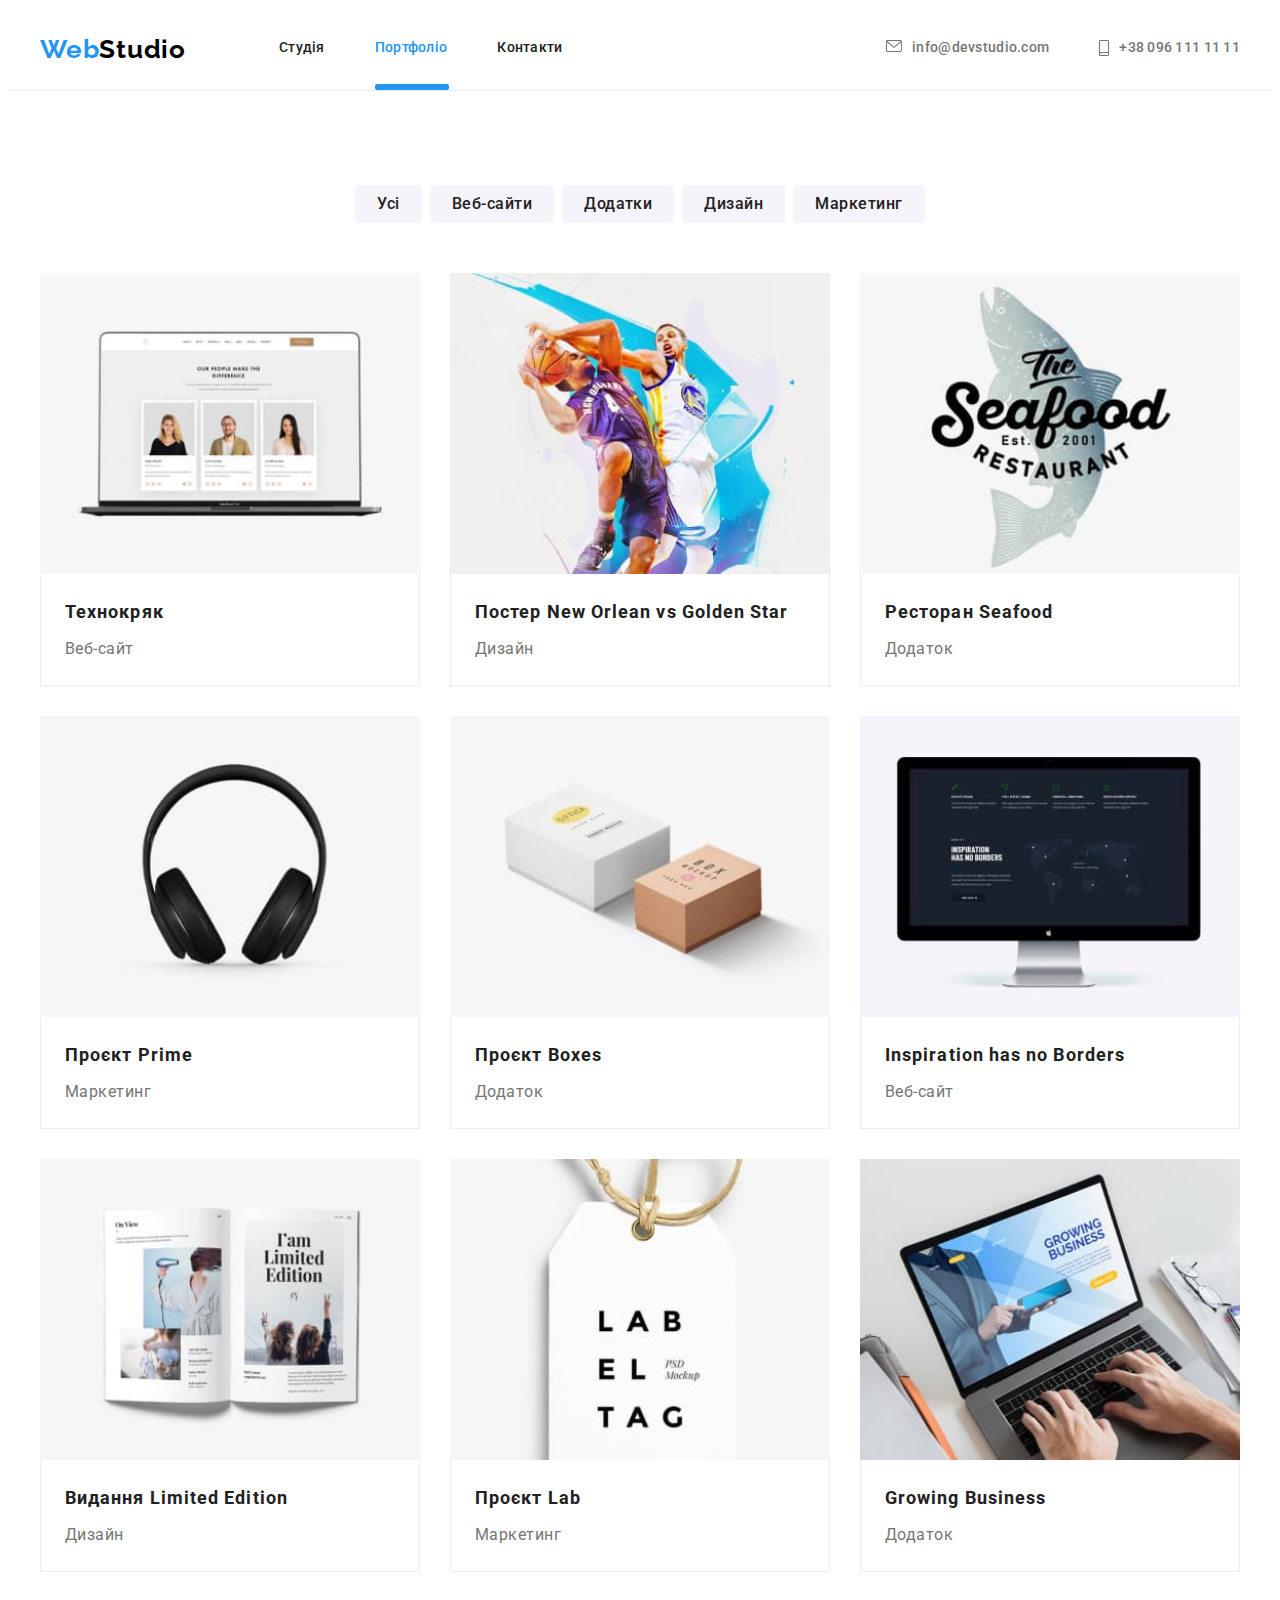
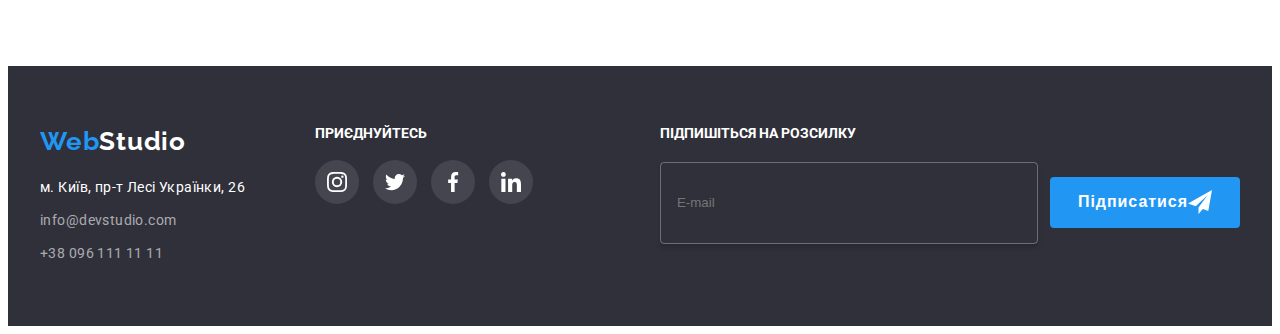
==== portfolio.html @ f67e4c9d "cloned repository 7" ====
<!DOCTYPE html>
<html lang="uk">
<head>
    <meta charset="UTF-8">
    <meta name="viewport" content="width=device-width, initial-scale=1.0">
    <link rel="preconnect" href="https://fonts.googleapis.com">
<link rel="preconnect" href="https://fonts.gstatic.com" crossorigin>
<link href="https://fonts.googleapis.com/css2?family=Raleway:wght@700&family=Roboto:wght@400;500;700;900&display=swap" rel="stylesheet">
<link rel="stylesheet" href="https://cdnjs.cloudflare.com/ajax/libs/modern-normalize/1.1.0/modern-normalize.min.css" integrity="sha512-wpPYUAdjBVSE4KJnH1VR1HeZfpl1ub8YT/NKx4PuQ5NmX2tKuGu6U/JRp5y+Y8XG2tV+wKQpNHVUX03MfMFn9Q==" crossorigin="anonymous" referrerpolicy="no-referrer" />
<link rel="stylesheet" href="css/styles.css">
<title>Портфоліо</title>
</head>
<body>
        <!--Верхня лінія-->
        <header>
            <div class="container headerdiv">
            <nav class="mainnav">
                <a href="./index.html" class="logomain"><span class="logoweb">Web</span>Studio</a>
                <ul class="menunav list">
                    <li><a class="mainmenu list" href="index.html">Студія</a></li>
                    <li><a class="mainmenu list current" href="portfolio.html">Портфоліо</a></li>
                    <li><a class="mainmenu list" href="">Контакти</a></li>
                </ul>
            </nav>
            <ul class="contactsnav list">
                <li>
                    <div>
                    <a class="maincontacts list" href="mailto:info@devstudio.com">
                        <svg class="iconemail" width="16px" height="12px">
                            <use href="./images/symbols.svg#envelope"></use>
                        </svg>
                        info@devstudio.com
                    </a>
                    </div>
                </li>
                <li>
                    <div>
                    <a class="maincontacts list" href="tel:+380961111111">
                        <svg class="iconsmartphone" width="10px" height="16px">
                            <use href="./images/symbols.svg#smartphone"></use>
                        </svg>
                        +38 096 111 11 11
                    </a>
                    </div>
                </li>
            </ul>
            </div>
        </header>
    <!--Шапка-->
    <main>
        <!--Перелік проектів-->
        <section class="pageportfolio">
            <div class="container portfolio">
            <h1 class="visually-hidden">Портфоліо робіт</h1>
            <ul class="projects">
                <li><button class="projectsbutton" type="button">Усі</button></li>
                <li><button class="projectsbutton" type="button">Веб-сайти</button></li>
                <li><button class="projectsbutton" type="button">Додатки</button></li>
                <li><button class="projectsbutton" type="button">Дизайн</button></li>
                <li><button class="projectsbutton" type="button">Маркетинг</button></li>
            </ul>
            <ul class="projectname list">
                <li class="projectlist"><a class="namelink" href="">
                    <div class="thumb">
                        <img src="./images/portfolio01.jpg" width="370" height="294" alt="Технокряк">
                        <div class="overlayproject"><p>Ресурс пропонує комплексні пропозиції з різним рівнем функціоналу та сервісів. Все це дозволить відвідувачу отримати вичерпні відомості про компанію чи приватну особу.</p></div>
                    </div>
                    <div class="portfolioflex">
                    <h2 class="portfoliotitle">Технокряк</h2>
                    <p class="description">Веб-сайт</p>
                    </div>
                    </a>
                </li>
                <li class="projectlist"><a class="namelink" href="">
                    <div class="thumb">
                        <img class="projectimg" src="./images/portfolio02.jpg" width="370" height="294" alt="Постер New Orlean vs Golden Star">
                        <div class="overlayproject"><p>Ресурс пропонує комплексні пропозиції з різним рівнем функціоналу та сервісів. Все це дозволить відвідувачу отримати вичерпні відомості про компанію чи приватну особу.</p></div>
                    </div>
                    <div class="portfolioflex">
                    <h2 class="portfoliotitle">Постер New Orlean vs Golden Star</h2>
                    <p class="description">Дизайн</p>
                    </div>
                    </a>
                </li>
                <li class="projectlist"><a class="namelink" href="">
                    <div class="thumb">
                        <img class="projectimg" src="./images/portfolio03.jpg" width="370" height="294" alt="Ресторан Seafood">
                        <div class="overlayproject"><p>Ресурс пропонує комплексні пропозиції з різним рівнем функціоналу та сервісів. Все це дозволить відвідувачу отримати вичерпні відомості про компанію чи приватну особу.</p></div>
                    </div>
                    <div class="portfolioflex">
                    <h2 class="portfoliotitle">Ресторан Seafood</h2>
                    <p class="description">Додаток</p>
                    </div>
                    </a>
                </li>
                <li class="projectlist"><a class="namelink" href="">
                    <div class="thumb">
                        <img class="projectimg" src="./images/portfolio04.jpg" width="370" height="294" alt="Проєкт Prime">
                        <div class="overlayproject"><p>Ресурс пропонує комплексні пропозиції з різним рівнем функціоналу та сервісів. Все це дозволить відвідувачу отримати вичерпні відомості про компанію чи приватну особу.</p></div>
                    </div>
                    <div class="portfolioflex">
                    <h2 class="portfoliotitle">Проєкт Prime</h2>
                    <p class="description">Маркетинг</p>
                    </div>
                    </a>
                </li>
                <li class="projectlist"><a class="namelink" href="">
                    <div class="thumb">
                        <img class="projectimg" src="./images/portfolio05.jpg" width="370" height="294" alt="Проєкт Boxes">
                        <div class="overlayproject"><p>Ресурс пропонує комплексні пропозиції з різним рівнем функціоналу та сервісів. Все це дозволить відвідувачу отримати вичерпні відомості про компанію чи приватну особу.</p></div>
                    </div>
                    <div class="portfolioflex">
                    <h2 class="portfoliotitle">Проєкт Boxes</h2>
                    <p class="description">Додаток</p>
                    </div>
                    </a>
                </li>
                <li class="projectlist"><a class="namelink" href="">
                    <div class="thumb">
                        <img class="projectimg" src="./images/portfolio06.jpg" width="370" height="294" alt="Inspiration has no Borders">
                        <div class="overlayproject"><p>Ресурс пропонує комплексні пропозиції з різним рівнем функціоналу та сервісів. Все це дозволить відвідувачу отримати вичерпні відомості про компанію чи приватну особу.</p></div>
                    </div>
                    <div class="portfolioflex">
                    <h2 class="portfoliotitle">Inspiration has no Borders</h2>
                    <p class="description">Веб-сайт</p>
                    </div>
                    </a>
                </li>
                <li class="projectlist"><a class="namelink" href="">
                    <div class="thumb">
                        <img class="projectimg" src="./images/portfolio07.jpg" width="370" height="294" alt="Видання Limited Edition">
                        <div class="overlayproject"><p>Ресурс пропонує комплексні пропозиції з різним рівнем функціоналу та сервісів. Все це дозволить відвідувачу отримати вичерпні відомості про компанію чи приватну особу.</p></div>
                    </div>
                    <div class="portfolioflex">
                    <h2 class="portfoliotitle">Видання Limited Edition</h2>
                    <p class="description">Дизайн</p>
                    </div>
                    </a>
                </li>
                <li class="projectlist"><a class="namelink" href="">
                    <div class="thumb">
                        <img class="projectimg" src="./images/portfolio08.jpg" width="370" height="294" alt="Проєкт Lab">
                        <div class="overlayproject"><p>Ресурс пропонує комплексні пропозиції з різним рівнем функціоналу та сервісів. Все це дозволить відвідувачу отримати вичерпні відомості про компанію чи приватну особу.</p></div>
                    </div>
                    <div class="portfolioflex">
                    <h2 class="portfoliotitle">Проєкт Lab</h2>
                    <p class="description">Маркетинг</p>
                    </div>
                    </a>
                </li>
                <li class="projectlist"><a class="namelink" href="">
                    <div class="thumb">
                        <img class="projectimg" src="./images/portfolio09.jpg" width="370" height="294" alt="Growing Business">
                        <div class="overlayproject"><p>Ресурс пропонує комплексні пропозиції з різним рівнем функціоналу та сервісів. Все це дозволить відвідувачу отримати вичерпні відомості про компанію чи приватну особу.</p></div>
                    </div>
                    <div class="portfolioflex">
                    <h2 class="portfoliotitle">Growing Business</h2>
                    <p class="description">Додаток</p>
                    </div>
                    </a>
                </li>
            </ul>
            </div>
        </section>
    </main>
    <footer>
        <!--Підвал-->
        <div class="container footerdiv">
            <div class="footercolumn1">
            <a href="/" class="logofooter"><span class="logoweb">Web</span><span class="logostudio">Studio</span></a>
            <address>
            <ul class="list">
               <li class="postaladdress"><a href="https://goo.gl/maps/3s3zqB7Dk2urCySu9">м. Київ, пр-т Лесі Українки, 26</a></li>
               <li class="otheraddress"><a href="mailto:info@devstudio.com">info@devstudio.com</a></li>
               <li class="otheraddress"><a href="tel:+380961111111">+38 096 111 11 11</a></li>
            </ul>
            </address>
            </div>
            <div class="footercolumn2">
            <p>Приєднуйтесь</p>
            <ul>
                <li class="instagramfooter">
                    <a class="linkinstagram" href="" title="Instagram">
                        <svg width="20px" height="20px"><use href="./images/icons.svg#instagram-2"></use></svg>
                    </a>
                </li>
                <li class="twitterfooter">
                    <a class="linktwitter" href="" title="Twitter">
                        <svg width="20px" height="20px"><use href="./images/icons.svg#twitter-2"></use></svg>
                    </a>    
                </li>
                <li class="facebookfooter">
                    <a class="linkfacebook" href="" title="Facebook">
                        <svg width="20px" height="20px"><use href="./images/icons.svg#facebook-2"></use></svg>
                    </a>
                </li>
                <li class="linkedinfooter">
                    <a class="linklinkedin" href="" title="Linkedin">
                        <svg width="20px" height="20px"><use href="./images/icons.svg#linkedin-2"></use></svg>
                    </a>
                </li>
            </ul>
            </div>
            <div class="footercolumn3">
                <p>Підпишіться на розсилку</p>
                <form>
                    <input class="inputfooter" type="Email" name="Email" placeholder="E-mail"/>
                    <button class="btnfooter" type="button" name="signup">
                            Підписатися
                            <svg width="24px" height="24px"><use href="./images/symbol-defin.svg#icon-send"></use></svg>
                    </button>
                </form>
            </div>
        </div>
        </footer>
        <script src="./js/modal.js"></script>
</body>
</html>
---- css/styles.css ----
/*Page Styles*/

:root{
    --main-blue: #2196F3;
    --main-black: #000000;
    --main-blackish: #212121;
    --main-grey: #757575;
    --main-background: #2F303A;
    --main-white: #ffffff;
}

body {
    font-family: "Roboto", sans-serif;
    background-color: var(--main-white);
}

a {
    text-decoration: none;
    color: inherit;
}

.list {
    list-style: none;
    text-decoration: none;
}

header, h1, h2, ul {
    margin: 0;
    padding: 0;
}

header {
    border-bottom: 1px solid #ECECEC;
}

.container {
    width: 1200px;
    padding-left: 15px;
    padding-right: 15px;
    margin-left: auto;
    margin-right: auto;
}

/*Header Styles*/

.headerdiv {
    display: flex;
}

.mainnav {
    display: flex;
    align-items: center;
}

.logomain {
    font-family: "Raleway", sans-serif;
    font-weight: 700;
    font-size: 26px;
    line-height: 1.19em;
    letter-spacing: 0.03em;
    text-decoration: none;
    
    color: var(--main-black);

    display: flex;
}

.logoweb {
    color: var(--main-blue);
}

.menunav {
    margin-left: 93px;
    display: flex;
}

.menunav li + li {
    margin-left: 50px;
}

.contactsnav {
    margin-left: auto;
    display: inline-flex;
}

.contactsnav li + li {
    margin-left: 50px;
}

.mainmenu {
    font-weight: 500;
    font-size: 14px;
    line-height: 1.14em;
    letter-spacing: 0.02em;
    text-decoration: none;

    color: var(--main-blackish);

    display: flex;
    padding-top: 32px;
    padding-bottom: 32px;
    flex-direction: column;

    transition: color 250ms cubic-bezier(0.4, 0, 0.2, 1);
}

.maincontacts {
    font-weight: 500;
    font-size: 14px;
    line-height: 1.14em;
    letter-spacing: 0.02em;
    text-decoration: none;

    color: var(--main-grey);

    display: flex;
    justify-content: center;
    padding-top: 32px;
    padding-bottom: 32px;

    transition: color 250ms cubic-bezier(0.4, 0, 0.2, 1);
}

.mainmenu:hover, .mainmenu:focus {
    color: var(--main-blue);
}

.maincontacts:hover, .maincontacts:focus {
    color: var(--main-blue);
}

.maincontacts:hover .iconemail,
.maincontacts:focus .iconemail,
.maincontacts:hover .iconsmartphone,
.maincontacts:focus .iconsmartphone {
    fill: var(--main-blue);
    color: var(--main-blue);
}

.iconsmartphone, .iconemail {
    fill: var(--main-grey);
    padding: 0;
    border: none;
    margin-right: 10px;

    transition: fill 250ms cubic-bezier(0.4, 0, 0.2, 1);
}

.current {
    color: var(--main-blue);
    padding-bottom: 0;
}

.current::after {
    content: "";
    display: block;
    height: 4px;
    width: 100%;
    background: var(--main-blue);
    border: 1px solid;
    border-radius: 2px;
    margin-top: 28px;
}

/*Main Styles*/

.mainpagebox {
    text-align: center;
}

.overlay {
    height: 600px;
    width: 1600px;
    padding-top: 200px;
    padding-bottom: 200px;
    margin-left: auto;
    margin-right: auto;
    background-image: linear-gradient(to right, rgba(47, 48, 58, 0.4), rgba(47, 48, 58, 0.4)), url(../images/background\ hero.jpg);
    background-size: cover;
    background-position: center;
    background-repeat: no-repeat;
}

.mainpagetitle {
    font-weight: 900;
    font-size: 44px;
    line-height: 1.37em;
    letter-spacing: 0.06em;
    text-transform: uppercase;

    color: var(--main-white);

    margin: 0px auto 30px;
    width: 696px;
}

.mainpagebox .buttonopen {
    font-size: 16px;
    font-weight: 700;
    line-height: 1.88em;
    letter-spacing: 0.06em;
    cursor: pointer;
    border-radius: 4px;
    border: none;

    color: var(--main-white);
    background-color: var(--main-blue);

    padding: 10px 32px;
}

.overlay > .buttonopen {
    transition: background-color 250ms cubic-bezier(0.4, 0, 0.2, 1);
}

.overlay > .buttonopen:hover, .overlay > .buttonopen:focus {
    background-color: #188CE8;
    border-radius: none;
}

.backdrop {
    position: fixed;
    top: 0;
    left: 0;
    width: 100%;
    height: 100%;
    opacity: 1;

    background-color: rgba(0, 0, 0, 0.2);

    transition: opacity 250ms cubic-bezier(0.4, 0, 0.2, 1);
}

.backdrop.is-hidden {
    opacity: 0;
    pointer-events: none;
}

.modal {
    background-color: var(--main-white);
    width: 528px;
    position: absolute;
    top: 50%;
    left: 50%;
    transform: translate(-50%, -50%) scale(1);
    transition: transform 250ms cubic-bezier(0.4, 0, 0.2, 1);
    padding: 40px;
}

.modalbutton {
    background-color: var(--main-white);
    border-radius: 50%;
    border-color: rgba(0, 0, 0, 0.1);
    width: 30px;
    height: 30px;
    display: flex;
    justify-content: center;
    align-items: center;
    top: 8px;
    right: 8px;
    position: absolute;
    cursor: pointer;

    transition: fill 250ms cubic-bezier(0.4, 0, 0.2, 1);
}

.modalbutton:hover, .modalbutton:focus {
    fill: var(--main-blue);
}

.modal > p {
    margin: 0 0 12px;
    font-weight: 700;
    font-size: 20px;
    color: var(--main-blackish);
    text-align: center;
    line-height: 1.15;
    letter-spacing: 0.03em;
}

.name, .phone, .email, .comment {
    width: 448px;
    display: flex;
    flex-direction: column;
    justify-content: flex-start;
    align-items: flex-start;
}

.phone, .email, .comment {
    margin-top: 10px;
}

.comment {
    margin-bottom: 20px;
}

.formdiv {
    width: 448px;
}

.form-input {
    width: 100%;
    height: 40px;
    margin: 0;
    outline: 0;
    font: inherit;
    border-radius: 4px;
    border: 1px solid rgba(33, 33, 33, 0.2);
    padding: 11px 30px;

    transition: border 250ms cubic-bezier(0.4, 0, 0.2, 1);
}

.form-input-agree {
    padding: 12px 16px;
    width: 100%;
    height: 120px;
    margin: 0;
    border-radius: 4px;
    outline: 0;
    border: 1px solid rgba(33, 33, 33, 0.2);
    resize: none;

    transition: border 250ms cubic-bezier(0.4, 0, 0.2, 1);
}

.form-input-agree::placeholder {
    color: rgba(117, 117, 117, 0.5);
    font-size: 12px;
    line-height: 1.16;
    letter-spacing: 0.01em;
}

.agree-label > p {
    margin: 0;
}

.form-input:focus, .form-input:hover,
.form-input-agree:hover, .form-input-agree:focus,
.form-input:active, .form-input-agree:active {
    border: 1px solid #2196F3;
}

.form-label {
    font-weight: 400;
    font-size: 12px;
    line-height: 1.16;
    letter-spacing: 0.01em;
    color: var(--main-grey);
    margin-bottom: 4px;
}

.name, .phone, .email {
    position: relative;
}

form > .agree {
    font-size: 16px;
    font-weight: 700;
    line-height: 1.88em;
    letter-spacing: 0.06em;
    cursor: pointer;
    border-radius: 4px;
    border: none;

    color: var(--main-white);
    background-color: var(--main-blue);

    padding: 10px 52px;

    transition: background-color 250ms cubic-bezier(0.4, 0, 0.2, 1);
}

form > .agree:hover, form > .agree:focus {
    background-color: #188CE8;
    border-radius: none;
}

.agreetext .agreelink {
    color: var(--main-blue);
    text-decoration: underline;
}

.emailitemform,
.nameitemform,
.phoneitemform {
    position: absolute;
    fill: var(--main-blackish);
    transform: translateX (-60%);
    bottom: 17%;
    right: 94%;
}

.form-input:hover + .emailitemform,
.form-input:hover + .phoneitemform,
.form-input:hover + .nameitemform,
.form-input:focus + .emailitemform,
.form-input:focus + .phoneitemform,
.form-input:focus + .nameitemform,
.form-input:active + .emailitemform,
.form-input:active + .phoneitemform,
.form-input:active + .nameitemform {
    fill: var(--main-blue);
}

form > .agreetext {
    margin-bottom: 30px;
}

.agree-label {
    display: flex;
    justify-content: center;
    align-items: center;
    cursor: pointer;
}

.agree-label > p {
    font-weight: 400;
    font-size: 14px;
    line-height: 1.7;
    letter-spacing: 0.03em;
    color: var(--main-grey);
}

.checkbox {
    position: absolute;
    appearance: none;
    -webkit-appearance: none;
    -moz-appearance: none;
}

.checkitem {
    display: inline-block;
    width: 16px;
    height: 15px;
    fill: var(--main-white);
    border: 1px solid var(--main-blackish);
    margin-right: 8.38px;
    border-radius: 4px;
}

.checkitem > svg {
    opacity: 0;
}

.checkbox:checked + .checkitem{
    background-color: var(--main-blue);
    border: none;
    border-radius: 4px;
}

.checkbox:checked + .checkitem>svg {
    opacity: 1;
}

h1 {
    display: block;
}

h2,
h3 {
    color: var(--main-blackish);
}

.benefit {
    padding-top: 94px;
    padding-bottom: 94px;
}

h2 {
    font-weight: 700;
    font-size: 36px;
    line-height: 1.17em;
    letter-spacing: 0.03em;
    text-align: center;

    margin-bottom: 50px;
}

.titlebenefits, .textbenefits {
    margin: 0;
    padding: 0;
}

.visually-hidden {
        position: absolute;
        white-space: nowrap;
        width: 1px;
        height: 1px;
        overflow: hidden;
        border: 0;
        padding: 0;
        clip: rect(0 0 0 0);
        clip-path: inset(50%);
        margin: -1px; 
}

.benefits {
    display: flex;
}

.benefits li + li {
    margin-left: 30px;
}

.antenna, .clock, .diagram, .astronaut {
    display: flex;
    width: 270px;
    height: 120px;
    justify-content: center;
    align-items: center;
    background-color: #F5F4FA;
}

.titlebenefits {
    font-weight: 700;
    font-size: 14px;
    line-height: 1.14em;
    letter-spacing: 0.03em;
    text-transform: uppercase;

    margin-bottom:10px;
    margin-top: 30px;
}

.textbenefits {
    font-weight: 400;
    font-size: 14px;
    line-height: 1.7em;
    letter-spacing: 0.03em;

    color: var(--main-grey);
}

img {
    display: block; 
    width: 100%; 
    height: auto; 
}

.work {
    padding-bottom: 94px;
}

.works ul {
    display: flex;
}

.works li + li {
    margin-left: 30px;
}

.working {
    position: relative;
}

.working > p {
    position: absolute;
    bottom: 0;
    margin: 0;

    display: flex;
    justify-content: center;
    align-items: center;
    width: 100%;
    height: 70px;

    text-transform: uppercase;
    color: var(--main-white);
    font-weight: 700;
    font-size: 14px;
    line-height: 1.14;
    text-align: center;
    letter-spacing: 0.03em;
    background-color:rgba(47, 48, 58, 0.8);
}

.working:hover, .working:focus {
    box-shadow: 0px 4px 4px 0px rgba(0, 0, 0, 0.25);
}

.team {
    background-color: #F5F4FA;
    padding-top: 94px;
    padding-bottom: 94px;
}

h2 .ourteamname {
    margin-top: 94px;
    display: inline-block;
    text-align: center;
}

.container .teamsection {
    margin-top: 0;
}

.teamsection ul {
    display: flex;
}

.teamsection li + li {
    margin-left: 30px;
}

.teamsectionli {
    background-color: #ffffff;
    box-shadow: 0px 2px 1px rgba(0, 0, 0, 0.2);
    box-shadow: 0px 1px 1px rgba(0, 0, 0, 0.14);
    box-shadow: 0px 1px 3px rgba(0, 0, 0, 0.12);
}

.teammember, .teamposition {
    margin: 0;
    padding: 0;
}

.teamdiv {
    margin-top: 30px;
    margin-bottom: 16px;
}

.teammember {
    font-weight: 500;
    font-size: 16px;
    line-height: 1.17;
    letter-spacing: 0.03em;

    margin-bottom: 10px;
    text-align: center;
}

.teamposition {
    font-weight: 400;
    font-size: 16px;
    line-height: 1.17;
    letter-spacing: 0.03em;

    color: var(--main-grey);

    text-align: center;
}

.teamicons {
    display: flex;
    padding-bottom: 30px;
    justify-content: center;
    list-style: none;
}

.teamiconlink {
    display: flex;
    width: 44px;
    height: 44px;
    justify-content: center;
    align-items: center;
    border-radius: 50%;
    background-color: var(--main-white);
    box-shadow: none;

    transition: background-color 250ms cubic-bezier(0.4, 0, 0.2, 1);
}

.teamiconlink:hover, .teamiconlink:focus {
    fill: var(--main-white);
    background-color: var(--main-blue);
}

.teamicons li + li {
    margin-left: 10px;
}

.socialicon1 {
    fill:#afb1b8;
    transition: fill 250ms cubic-bezier(0.4, 0, 0.2, 1);
}

.teamiconlink:hover .socialicon1, 
.teamiconlink:focus .socialicon1 {
    fill:#ffffff;
}

/*Clients*/
.clients {
    padding-top: 94px;
    padding-bottom: 94px;
}

.clientlist ul {
    display:flex;
    gap: 30px;
}

.listclients {
    list-style: none;
}

.listclients > li {
    display: block;
}

.linkclients {
    display:flex;
    width: 170px;
    height: 92px;
    justify-content: center;
    align-items: center;
    border: 1px solid #afb1b8;
    border-radius: 4px;
}

.linkclients {
    transition: fill 250ms cubic-bezier(0.4, 0, 0.2, 1);
}

.iconclients {
    fill:#afb1b8; 
    transition: fill 250ms cubic-bezier(0.4, 0, 0.2, 1);
}

.linkclients .iconclients {
    transition: fill 250ms cubic-bezier(0.4, 0, 0.2, 1);
}

.linkclients:hover, .linkclients:focus {
    border: 1px solid var(--main-blue);
}

.linkclients:hover .iconclients,
.linkclients:focus .iconclients {
    fill:var(--main-blue);
}

/*Footer Styles*/

footer {
    background-color: var(--main-background);

    padding-top: 60px;
    padding-bottom: 60px;
}

footer .list {
    padding: 0;
    margin: 0;
}

.footerdiv {
    display: flex;
}

.footercolumn1 {
    display: block;
}

.logofooter {
    font-family: "Raleway", sans-serif;
    font-weight: 700;
    font-size: 26px;
    line-height: 1.19em;
    letter-spacing: 0.03em;
    text-decoration: none;
    
    color: var(--main-black);

    margin-bottom: 20px;
    display: block; 
}

.logostudio {
    color: var(--main-white);
}

address {
    font-weight: 400;
    font-style: normal;
    font-size: 14px;
    line-height: 1.7em;
    letter-spacing: 0.03em;
    text-decoration: none;

    display: block;
}

.postaladdress {
    color: var(--main-white);
    padding: 0;
    margin: 0;

    transition: color 250ms cubic-bezier(0.4, 0, 0.2, 1);
}

.otheraddress {
    color: rgba(255, 255, 255, 0.6);
    padding: 0;
    margin: 0;

    transition: color 250ms cubic-bezier(0.4, 0, 0.2, 1);
}

.otheraddress {
    margin-top: 9px;
}

.postaladdress:hover, .postaladdress:focus {
    color: var(--main-blue);
}

.otheraddress:hover, .otheraddress:focus {
    color: var(--main-blue);
}

.footercolumn2 {
    display: block;
    margin-left: 70px;
}

.footercolumn2 > p {
    color: var(--main-white);
    font-weight: 700;
    font-size: 14px;
    line-height: 1.14;
    line-height: 100%;
    text-align: left;
    letter-spacing: 3%;
    text-transform: uppercase;
    display: block;
    margin: 0;
    padding-bottom: 20px;
}

.instagramfooter {
    display: inline-block;
    height: 44px;
    width: 44px;
    border-radius: 50%;
    background-color: rgba(255, 255, 255, 0.1);

    transition: background-color 250ms cubic-bezier(0.4, 0, 0.2, 1);
}

.instagramfooter:hover, .instagramfooter:focus {
    background-color: var(--main-blue);
}

.twitterfooter {
    display: inline-block;
    height: 44px;
    width: 44px;
    border-radius: 50%;
    background-color: rgba(255, 255, 255, 0.1);
    margin-left: 10px;

    transition: background-color 250ms cubic-bezier(0.4, 0, 0.2, 1);
}

.twitterfooter:hover, .twitterfooter:focus {
    background-color: var(--main-blue);
}

.facebookfooter {
    display: inline-block;
    height: 44px;
    width: 44px;
    border-radius: 50%;
    background-color: rgba(255, 255, 255, 0.1);
    margin-left: 10px;

    transition: background-color 250ms cubic-bezier(0.4, 0, 0.2, 1);
}

.facebookfooter:hover, .facebookfooter:focus {
    background-color: var(--main-blue);
}

.linkedinfooter {
    display: inline-block;
    height: 44px;
    width: 44px;
    border-radius: 50%;
    background-color: rgba(255, 255, 255, 0.1);
    margin-left: 10px;

    transition: background-color 250ms cubic-bezier(0.4, 0, 0.2, 1);
}

.linkedinfooter:hover, .linkedinfooter:focus {
    background-color: var(--main-blue);
}

.linkinstagram {
    display: flex;
    width: 44px;
    height: 44px;
    justify-content: center;
    align-items: center;
}

.linkfacebook {
    display: flex;
    width: 44px;
    height: 44px;
    justify-content: center;
    align-items: center;
}

.linktwitter {
    display: flex;
    width: 44px;
    height: 44px;
    justify-content: center;
    align-items: center;
}

.linklinkedin {
    display: flex;
    width: 44px;
    height: 44px;
    justify-content: center;
    align-items: center;
}

.footercolumn3 > p {
    color: var(--main-white);
    font-weight: 700;
    font-size: 14px;
    line-height: 1.14;
    text-align: left;
    letter-spacing: 3%;
    text-transform: uppercase;
    display: block;
    margin: 0;
    margin-bottom: 20px;
}

.footercolumn3 {
    margin-left: auto;
    display: block;
}

.footercolumn3 > form {
    display: flex;
    justify-content: center;
    align-items: center;
}

.inputfooter {
    width: 358px;
    height: 50px;
    background-color: inherit;
    border: 1px solid rgba(255, 255, 255, 0.3);
    box-shadow: 0px 4px 4px rgba(0, 0, 0, 0.15);
    border-radius: 4px;
    padding-top: 15px;
    padding-bottom: 15px;
    padding-left: 16px;
}

.inputfooter:hover, .inputfooter:focus {
    color: var(--main-white);
}

.btnfooter {
    display: flex;
    justify-content: center;
    align-items: center;

    font-size: 16px;
    font-weight: 700;
    line-height: 1.88em;
    letter-spacing: 0.06em;
    cursor: pointer;
    border-radius: 4px;
    border: none;

    color: var(--main-white);
    background-color: var(--main-blue);

    padding: 10px 28px;
    margin-left: 12px;
}

.btnfooter > p {
    margin: 0;
    padding: 0;
}

/*Portfolio Styles*/
.pageportfolio {
    padding-top: 94px;
    padding-bottom: 94px;
}

.projects {
    list-style: none;
    display: flex;
    justify-content: center;
    margin-bottom: 50px;
}

.projects li + li {
    margin-left: 8px;
}

.projects button {
    font-family: inherit;
    border: none;
    font-weight: 500;
    font-size: 16px;
    line-height: 1.6em;
    letter-spacing: 0.03em;
    cursor: pointer;

    color: var(--main-blackish);
    background-color: #F5F4FA;

    border-radius: 4px;
    padding-top: 6px;
    padding-bottom: 6px;
    padding-left: 22px;
    padding-right: 22px;
}

.projectsbutton {
    transition: background-color 250ms cubic-bezier(0.4, 0, 0.2, 1),
    color 250ms cubic-bezier(0.4, 0, 0.2, 1),
    box-shadow 250ms cubic-bezier(0.4, 0, 0.2, 1);
}

.projectsbutton:hover, .projectsbutton:focus {
    background-color: var(--main-blue);
    color: var(--main-white);
    box-shadow: 0px 4px 4px 0px rgba(0, 0, 0, 0.25);
}

.portfoliotitle, .description {
    margin: 0;
    padding: 0;
}

.projectname {
    display: flex;
    flex-wrap: wrap;
    gap: 30px;
}

.projectlist {
    flex-basis: calc((100% - 60px) / 3);
}

img .projectimg {
    display: block;
}

.namelink {
    display: block;

    transition: box-shadow 250ms cubic-bezier(0.4, 0, 0.2, 1);
}

.thumb {
    position: relative;
    overflow: hidden;
}

.overlayproject {
    position: absolute;
    bottom: 0;
    left: 0;
    width: 100%;
    height: 100%;
    background-color: rgba(33, 150, 243, 0.9);

    transform: translateY(100%);
    transition: transform 250ms cubic-bezier(0.4, 0, 0.2, 1);
}

.overlayproject > p {
    display: block;
    margin: 0;
    padding: 0;
    width: 100%;
    height: 100%;
    left: 0;
    top: 0;
    color: var(--main-white);
    font-weight: 400;
    font-style: normal;
    font-size: 18px;
    line-height: 1.55;
    letter-spacing: 0.03em;
    padding: 63px 24px;
}

.portfolioflex {
    padding-top: 20px;
    padding-bottom: 20px;
    padding-left: 24px;
    padding-right: 24px;
    border: 1px solid #EEEEEE;
    border-top: none;
}

.portfolioflex > .description {
    margin-left: 0;
}

.portfoliotitle {
    font-weight: 700;
    font-size: 18px;
    line-height: 2em;
    letter-spacing: 0.06em;
    text-decoration: none;

    color: var(--main-blackish);

    margin: 0;
    padding: 0;
    margin-bottom: 4px;
    text-align: left;
}

.description {
    font-weight: 400;
    font-size: 16px;
    line-height: 1.88em;
    letter-spacing: 0.03em;
    text-decoration: none;

    color: var(--main-grey);

    margin: 0;
    padding: 0;
}

.namelink:hover, .namelink:focus {
    box-shadow: 0px 4px 4px 0px rgba(0, 0, 0, 0.25);
}

.namelink:hover .overlayproject, .namelink:focus .overlayproject {
    transform: translateY(0%);
}
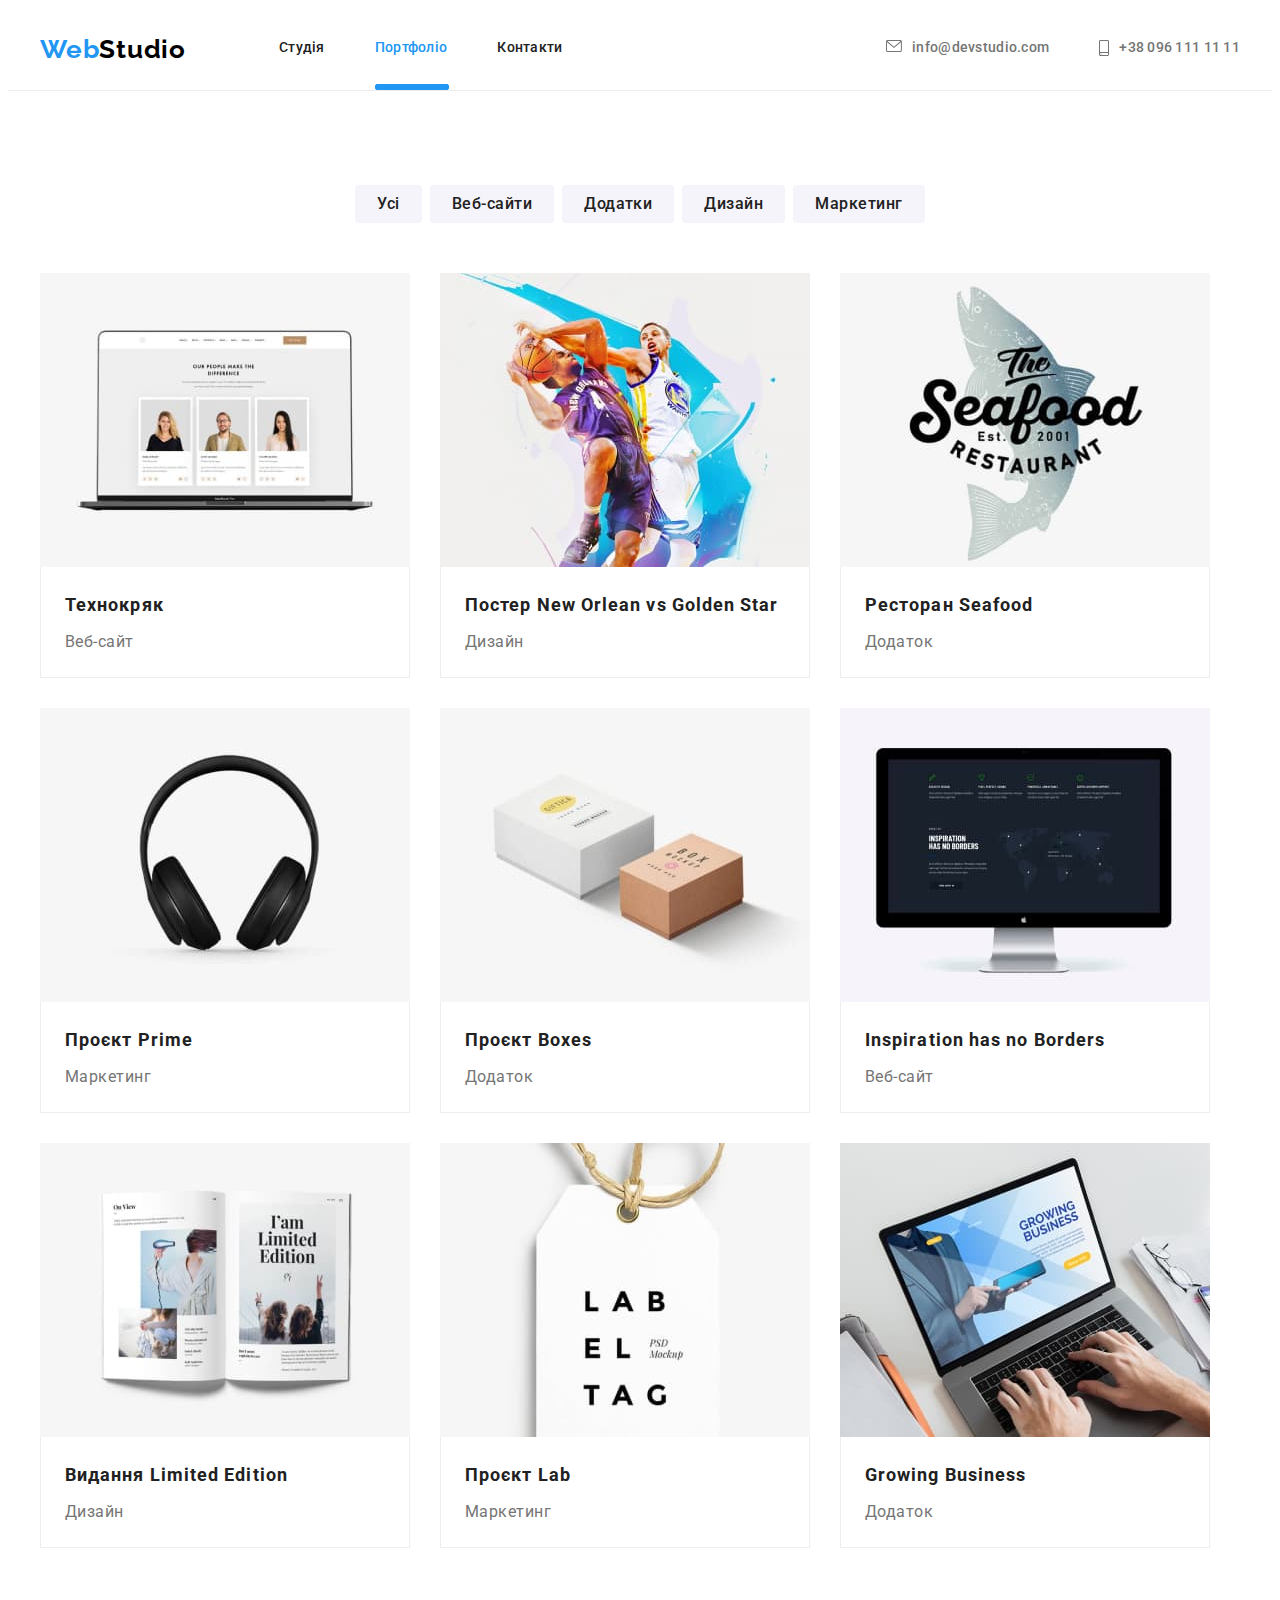
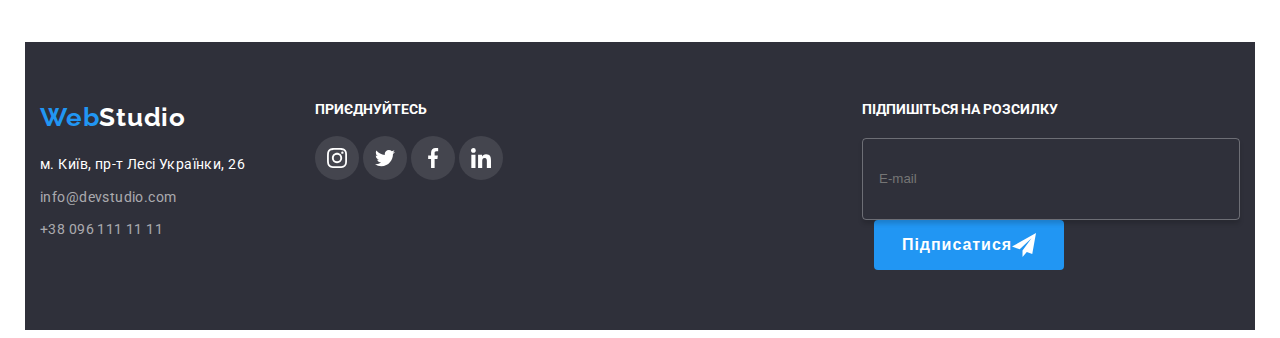
==== commit 239e6ac9: "Arranges classes in html and css according to BEM" ====
--- a/portfolio.html
+++ b/portfolio.html
@@ -14,19 +14,19 @@
         <!--Верхня лінія-->
         <header>
             <div class="container headerdiv">
-            <nav class="mainnav">
-                <a href="./index.html" class="logomain"><span class="logoweb">Web</span>Studio</a>
-                <ul class="menunav list">
-                    <li><a class="mainmenu list" href="index.html">Студія</a></li>
-                    <li><a class="mainmenu list current" href="portfolio.html">Портфоліо</a></li>
-                    <li><a class="mainmenu list" href="">Контакти</a></li>
+            <nav class="headernav">
+                <a href="./index.html" class="headerlogo"><span class="headerlogo__web">Web</span>Studio</a>
+                <ul class="headermenu">
+                    <li><a class="headermenu__item" href="index.html">Студія</a></li>
+                    <li><a class="headermenu__item headermenu__current" href="portfolio.html">Портфоліо</a></li>
+                    <li><a class="headermenu__item" href="">Контакти</a></li>
                 </ul>
             </nav>
-            <ul class="contactsnav list">
+            <ul class="contactsnav">
                 <li>
                     <div>
-                    <a class="maincontacts list" href="mailto:info@devstudio.com">
-                        <svg class="iconemail" width="16px" height="12px">
+                    <a class="contactsnav__item" href="mailto:info@devstudio.com">
+                        <svg class="contactsnav__email" width="16px" height="12px">
                             <use href="./images/symbols.svg#envelope"></use>
                         </svg>
                         info@devstudio.com
@@ -35,8 +35,8 @@
                 </li>
                 <li>
                     <div>
-                    <a class="maincontacts list" href="tel:+380961111111">
-                        <svg class="iconsmartphone" width="10px" height="16px">
+                    <a class="contactsnav__item" href="tel:+380961111111">
+                        <svg class="contactsnav__smartphone" width="10px" height="16px">
                             <use href="./images/symbols.svg#smartphone"></use>
                         </svg>
                         +38 096 111 11 11
@@ -49,113 +49,113 @@
     <!--Шапка-->
     <main>
         <!--Перелік проектів-->
-        <section class="pageportfolio">
-            <div class="container portfolio">
+        <section class="portfolio">
+            <div class="container">
             <h1 class="visually-hidden">Портфоліо робіт</h1>
-            <ul class="projects">
-                <li><button class="projectsbutton" type="button">Усі</button></li>
-                <li><button class="projectsbutton" type="button">Веб-сайти</button></li>
-                <li><button class="projectsbutton" type="button">Додатки</button></li>
-                <li><button class="projectsbutton" type="button">Дизайн</button></li>
-                <li><button class="projectsbutton" type="button">Маркетинг</button></li>
-            </ul>
-            <ul class="projectname list">
-                <li class="projectlist"><a class="namelink" href="">
-                    <div class="thumb">
-                        <img src="./images/portfolio01.jpg" width="370" height="294" alt="Технокряк">
-                        <div class="overlayproject"><p>Ресурс пропонує комплексні пропозиції з різним рівнем функціоналу та сервісів. Все це дозволить відвідувачу отримати вичерпні відомості про компанію чи приватну особу.</p></div>
-                    </div>
-                    <div class="portfolioflex">
-                    <h2 class="portfoliotitle">Технокряк</h2>
-                    <p class="description">Веб-сайт</p>
-                    </div>
-                    </a>
-                </li>
-                <li class="projectlist"><a class="namelink" href="">
-                    <div class="thumb">
-                        <img class="projectimg" src="./images/portfolio02.jpg" width="370" height="294" alt="Постер New Orlean vs Golden Star">
-                        <div class="overlayproject"><p>Ресурс пропонує комплексні пропозиції з різним рівнем функціоналу та сервісів. Все це дозволить відвідувачу отримати вичерпні відомості про компанію чи приватну особу.</p></div>
-                    </div>
-                    <div class="portfolioflex">
-                    <h2 class="portfoliotitle">Постер New Orlean vs Golden Star</h2>
-                    <p class="description">Дизайн</p>
-                    </div>
-                    </a>
-                </li>
-                <li class="projectlist"><a class="namelink" href="">
-                    <div class="thumb">
-                        <img class="projectimg" src="./images/portfolio03.jpg" width="370" height="294" alt="Ресторан Seafood">
-                        <div class="overlayproject"><p>Ресурс пропонує комплексні пропозиції з різним рівнем функціоналу та сервісів. Все це дозволить відвідувачу отримати вичерпні відомості про компанію чи приватну особу.</p></div>
-                    </div>
-                    <div class="portfolioflex">
-                    <h2 class="portfoliotitle">Ресторан Seafood</h2>
-                    <p class="description">Додаток</p>
-                    </div>
-                    </a>
-                </li>
-                <li class="projectlist"><a class="namelink" href="">
-                    <div class="thumb">
-                        <img class="projectimg" src="./images/portfolio04.jpg" width="370" height="294" alt="Проєкт Prime">
-                        <div class="overlayproject"><p>Ресурс пропонує комплексні пропозиції з різним рівнем функціоналу та сервісів. Все це дозволить відвідувачу отримати вичерпні відомості про компанію чи приватну особу.</p></div>
-                    </div>
-                    <div class="portfolioflex">
-                    <h2 class="portfoliotitle">Проєкт Prime</h2>
-                    <p class="description">Маркетинг</p>
-                    </div>
-                    </a>
-                </li>
-                <li class="projectlist"><a class="namelink" href="">
-                    <div class="thumb">
-                        <img class="projectimg" src="./images/portfolio05.jpg" width="370" height="294" alt="Проєкт Boxes">
-                        <div class="overlayproject"><p>Ресурс пропонує комплексні пропозиції з різним рівнем функціоналу та сервісів. Все це дозволить відвідувачу отримати вичерпні відомості про компанію чи приватну особу.</p></div>
-                    </div>
-                    <div class="portfolioflex">
-                    <h2 class="portfoliotitle">Проєкт Boxes</h2>
-                    <p class="description">Додаток</p>
-                    </div>
-                    </a>
-                </li>
-                <li class="projectlist"><a class="namelink" href="">
-                    <div class="thumb">
-                        <img class="projectimg" src="./images/portfolio06.jpg" width="370" height="294" alt="Inspiration has no Borders">
-                        <div class="overlayproject"><p>Ресурс пропонує комплексні пропозиції з різним рівнем функціоналу та сервісів. Все це дозволить відвідувачу отримати вичерпні відомості про компанію чи приватну особу.</p></div>
-                    </div>
-                    <div class="portfolioflex">
-                    <h2 class="portfoliotitle">Inspiration has no Borders</h2>
-                    <p class="description">Веб-сайт</p>
-                    </div>
-                    </a>
-                </li>
-                <li class="projectlist"><a class="namelink" href="">
-                    <div class="thumb">
-                        <img class="projectimg" src="./images/portfolio07.jpg" width="370" height="294" alt="Видання Limited Edition">
-                        <div class="overlayproject"><p>Ресурс пропонує комплексні пропозиції з різним рівнем функціоналу та сервісів. Все це дозволить відвідувачу отримати вичерпні відомості про компанію чи приватну особу.</p></div>
-                    </div>
-                    <div class="portfolioflex">
-                    <h2 class="portfoliotitle">Видання Limited Edition</h2>
-                    <p class="description">Дизайн</p>
-                    </div>
-                    </a>
-                </li>
-                <li class="projectlist"><a class="namelink" href="">
-                    <div class="thumb">
-                        <img class="projectimg" src="./images/portfolio08.jpg" width="370" height="294" alt="Проєкт Lab">
-                        <div class="overlayproject"><p>Ресурс пропонує комплексні пропозиції з різним рівнем функціоналу та сервісів. Все це дозволить відвідувачу отримати вичерпні відомості про компанію чи приватну особу.</p></div>
-                    </div>
-                    <div class="portfolioflex">
-                    <h2 class="portfoliotitle">Проєкт Lab</h2>
-                    <p class="description">Маркетинг</p>
-                    </div>
-                    </a>
-                </li>
-                <li class="projectlist"><a class="namelink" href="">
-                    <div class="thumb">
-                        <img class="projectimg" src="./images/portfolio09.jpg" width="370" height="294" alt="Growing Business">
-                        <div class="overlayproject"><p>Ресурс пропонує комплексні пропозиції з різним рівнем функціоналу та сервісів. Все це дозволить відвідувачу отримати вичерпні відомості про компанію чи приватну особу.</p></div>
-                    </div>
-                    <div class="portfolioflex">
-                    <h2 class="portfoliotitle">Growing Business</h2>
-                    <p class="description">Додаток</p>
+            <ul class="projectmenu">
+                <li><button class="projectmenu__button" type="button">Усі</button></li>
+                <li><button class="projectmenu__button" type="button">Веб-сайти</button></li>
+                <li><button class="projectmenu__button" type="button">Додатки</button></li>
+                <li><button class="projectmenu__button" type="button">Дизайн</button></li>
+                <li><button class="projectmenu__button" type="button">Маркетинг</button></li>
+            </ul>
+            <ul class="projectlist">
+                <li class="projectlist__item"><a class="projectlist__link" href="">
+                    <div class="projectlist__thumb">
+                        <img class="projectlist__image" src="./images/portfolio01.jpg" width="370" height="294" alt="Технокряк">
+                        <div class="projectlist__overlay"><p class="projectlist__text">Ресурс пропонує комплексні пропозиції з різним рівнем функціоналу та сервісів. Все це дозволить відвідувачу отримати вичерпні відомості про компанію чи приватну особу.</p></div>
+                    </div>
+                    <div class="projectlist__flex">
+                    <h2 class="projectlist__title">Технокряк</h2>
+                    <p class="projectlist__category">Веб-сайт</p>
+                    </div>
+                    </a>
+                </li>
+                <li class="projectlist__item"><a class="projectlist__link" href="">
+                    <div class="projectlist__thumb">
+                        <img class="projectlist__image" src="./images/portfolio02.jpg" width="370" height="294" alt="Постер New Orlean vs Golden Star">
+                        <div class="projectlist__overlay"><p class="projectlist__text">Ресурс пропонує комплексні пропозиції з різним рівнем функціоналу та сервісів. Все це дозволить відвідувачу отримати вичерпні відомості про компанію чи приватну особу.</p></div>
+                    </div>
+                    <div class="projectlist__flex">
+                    <h2 class="projectlist__title">Постер New Orlean vs Golden Star</h2>
+                    <p class="projectlist__category">Дизайн</p>
+                    </div>
+                    </a>
+                </li>
+                <li class="projectlist__item"><a class="projectlist__link" href="">
+                    <div class="projectlist__thumb">
+                        <img class="projectlist__image" src="./images/portfolio03.jpg" width="370" height="294" alt="Ресторан Seafood">
+                        <div class="projectlist__overlay"><p class="projectlist__text">Ресурс пропонує комплексні пропозиції з різним рівнем функціоналу та сервісів. Все це дозволить відвідувачу отримати вичерпні відомості про компанію чи приватну особу.</p></div>
+                    </div>
+                    <div class="projectlist__flex">
+                    <h2 class="projectlist__title">Ресторан Seafood</h2>
+                    <p class="projectlist__category">Додаток</p>
+                    </div>
+                    </a>
+                </li>
+                <li class="projectlist__item"><a class="projectlist__link" href="">
+                    <div class="projectlist__thumb">
+                        <img class="projectlist__image" src="./images/portfolio04.jpg" width="370" height="294" alt="Проєкт Prime">
+                        <div class="projectlist__overlay"><p class="projectlist__text">Ресурс пропонує комплексні пропозиції з різним рівнем функціоналу та сервісів. Все це дозволить відвідувачу отримати вичерпні відомості про компанію чи приватну особу.</p></div>
+                    </div>
+                    <div class="projectlist__flex">
+                    <h2 class="projectlist__title">Проєкт Prime</h2>
+                    <p class="projectlist__category">Маркетинг</p>
+                    </div>
+                    </a>
+                </li>
+                <li class="projectlist__item"><a class="projectlist__link" href="">
+                    <div class="projectlist__thumb">
+                        <img class="projectlist__image" src="./images/portfolio05.jpg" width="370" height="294" alt="Проєкт Boxes">
+                        <div class="projectlist__overlay"><p class="projectlist__text">Ресурс пропонує комплексні пропозиції з різним рівнем функціоналу та сервісів. Все це дозволить відвідувачу отримати вичерпні відомості про компанію чи приватну особу.</p></div>
+                    </div>
+                    <div class="projectlist__flex">
+                    <h2 class="projectlist__title">Проєкт Boxes</h2>
+                    <p class="projectlist__category">Додаток</p>
+                    </div>
+                    </a>
+                </li>
+                <li class="projectlist__item"><a class="projectlist__link" href="">
+                    <div class="projectlist__thumb">
+                        <img class="projectlist__image" src="./images/portfolio06.jpg" width="370" height="294" alt="Inspiration has no Borders">
+                        <div class="projectlist__overlay"><p class="projectlist__text">Ресурс пропонує комплексні пропозиції з різним рівнем функціоналу та сервісів. Все це дозволить відвідувачу отримати вичерпні відомості про компанію чи приватну особу.</p></div>
+                    </div>
+                    <div class="projectlist__flex">
+                    <h2 class="projectlist__title">Inspiration has no Borders</h2>
+                    <p class="projectlist__category">Веб-сайт</p>
+                    </div>
+                    </a>
+                </li>
+                <li class="projectlist__item"><a class="projectlist__link" href="">
+                    <div class="projectlist__thumb">
+                        <img class="projectlist__image" src="./images/portfolio07.jpg" width="370" height="294" alt="Видання Limited Edition">
+                        <div class="projectlist__overlay"><p class="projectlist__text">Ресурс пропонує комплексні пропозиції з різним рівнем функціоналу та сервісів. Все це дозволить відвідувачу отримати вичерпні відомості про компанію чи приватну особу.</p></div>
+                    </div>
+                    <div class="projectlist__flex">
+                    <h2 class="projectlist__title">Видання Limited Edition</h2>
+                    <p class="projectlist__category">Дизайн</p>
+                    </div>
+                    </a>
+                </li>
+                <li class="projectlist__item"><a class="projectlist__link" href="">
+                    <div class="projectlist__thumb">
+                        <img class="projectlist__image" src="./images/portfolio08.jpg" width="370" height="294" alt="Проєкт Lab">
+                        <div class="projectlist__overlay"><p class="projectlist__text">Ресурс пропонує комплексні пропозиції з різним рівнем функціоналу та сервісів. Все це дозволить відвідувачу отримати вичерпні відомості про компанію чи приватну особу.</p></div>
+                    </div>
+                    <div class="projectlist__flex">
+                    <h2 class="projectlist__title">Проєкт Lab</h2>
+                    <p class="projectlist__category">Маркетинг</p>
+                    </div>
+                    </a>
+                </li>
+                <li class="projectlist__item"><a class="projectlist__link" href="">
+                    <div class="projectlist__thumb">
+                        <img class="projectlist__image" src="./images/portfolio09.jpg" width="370" height="294" alt="Growing Business">
+                        <div class="projectlist__overlay"><p class="projectlist__text">Ресурс пропонує комплексні пропозиції з різним рівнем функціоналу та сервісів. Все це дозволить відвідувачу отримати вичерпні відомості про компанію чи приватну особу.</p></div>
+                    </div>
+                    <div class="projectlist__flex">
+                    <h2 class="projectlist__title">Growing Business</h2>
+                    <p class="projectlist__category">Додаток</p>
                     </div>
                     </a>
                 </li>
@@ -166,46 +166,46 @@
     <footer>
         <!--Підвал-->
         <div class="container footerdiv">
-            <div class="footercolumn1">
-            <a href="/" class="logofooter"><span class="logoweb">Web</span><span class="logostudio">Studio</span></a>
-            <address>
-            <ul class="list">
-               <li class="postaladdress"><a href="https://goo.gl/maps/3s3zqB7Dk2urCySu9">м. Київ, пр-т Лесі Українки, 26</a></li>
-               <li class="otheraddress"><a href="mailto:info@devstudio.com">info@devstudio.com</a></li>
-               <li class="otheraddress"><a href="tel:+380961111111">+38 096 111 11 11</a></li>
+            <div class="footercontacts">
+            <a href="/" class="footerlogo"><span class="footerlogo__web">Web</span><span class="footerlogo__studio">Studio</span></a>
+            <address class="footeraddress">
+            <ul class="footeraddress__list">
+               <li class="footeraddress__postal"><a href="https://goo.gl/maps/3s3zqB7Dk2urCySu9">м. Київ, пр-т Лесі Українки, 26</a></li>
+               <li class="footeraddress__contact"><a href="mailto:info@devstudio.com">info@devstudio.com</a></li>
+               <li class="footeraddress__contact"><a href="tel:+380961111111">+38 096 111 11 11</a></li>
             </ul>
             </address>
             </div>
-            <div class="footercolumn2">
-            <p>Приєднуйтесь</p>
+            <div class="footerlinks">
+            <p class="footerlinks__text">Приєднуйтесь</p>
             <ul>
-                <li class="instagramfooter">
-                    <a class="linkinstagram" href="" title="Instagram">
+                <li class="footerlinks__item">
+                    <a class="footerlinks__icon" href="" title="Instagram">
                         <svg width="20px" height="20px"><use href="./images/icons.svg#instagram-2"></use></svg>
                     </a>
                 </li>
-                <li class="twitterfooter">
-                    <a class="linktwitter" href="" title="Twitter">
+                <li class="footerlinks__item">
+                    <a class="footerlinks__icon" href="" title="Twitter">
                         <svg width="20px" height="20px"><use href="./images/icons.svg#twitter-2"></use></svg>
                     </a>    
                 </li>
-                <li class="facebookfooter">
-                    <a class="linkfacebook" href="" title="Facebook">
+                <li class="footerlinks__item">
+                    <a class="footerlinks__icon" href="" title="Facebook">
                         <svg width="20px" height="20px"><use href="./images/icons.svg#facebook-2"></use></svg>
                     </a>
                 </li>
-                <li class="linkedinfooter">
-                    <a class="linklinkedin" href="" title="Linkedin">
+                <li class="footerlinks__item">
+                    <a class="footerlinks__icon" href="" title="Linkedin">
                         <svg width="20px" height="20px"><use href="./images/icons.svg#linkedin-2"></use></svg>
                     </a>
                 </li>
             </ul>
             </div>
-            <div class="footercolumn3">
-                <p>Підпишіться на розсилку</p>
-                <form>
-                    <input class="inputfooter" type="Email" name="Email" placeholder="E-mail"/>
-                    <button class="btnfooter" type="button" name="signup">
+            <div class="footerform">
+                <p class="footerform__text">Підпишіться на розсилку</p>
+                <form classs="footerform__box">
+                    <input class="footerform__input" type="Email" name="Email" placeholder="E-mail"/>
+                    <button class="footerform__button" type="button" name="signup">
                             Підписатися
                             <svg width="24px" height="24px"><use href="./images/symbol-defin.svg#icon-send"></use></svg>
                     </button>
--- a/css/styles.css
+++ b/css/styles.css
@@ -1,5 +1,4 @@
 /*Page Styles*/
-
 :root{
     --main-blue: #2196F3;
     --main-black: #000000;
@@ -19,18 +18,28 @@
     color: inherit;
 }
 
-.list {
-    list-style: none;
-    text-decoration: none;
+h1 {
+    display: block;
+}
+
+h2,
+h3 {
+    color: var(--main-blackish);
+}
+
+h2 {
+    font-weight: 700;
+    font-size: 36px;
+    line-height: 1.17em;
+    letter-spacing: 0.03em;
+    text-align: center;
+
+    margin-bottom: 50px;
 }
 
 header, h1, h2, ul {
     margin: 0;
     padding: 0;
-}
-
-header {
-    border-bottom: 1px solid #ECECEC;
 }
 
 .container {
@@ -42,17 +51,20 @@
 }
 
 /*Header Styles*/
+header {
+    border-bottom: 1px solid #ECECEC;
+}
 
 .headerdiv {
     display: flex;
 }
 
-.mainnav {
+.headernav {
     display: flex;
     align-items: center;
 }
 
-.logomain {
+.headerlogo {
     font-family: "Raleway", sans-serif;
     font-weight: 700;
     font-size: 26px;
@@ -65,20 +77,24 @@
     display: flex;
 }
 
-.logoweb {
+.headerlogo__web {
     color: var(--main-blue);
 }
 
-.menunav {
+.headermenu {
+    list-style: none;
+    text-decoration: none;
     margin-left: 93px;
     display: flex;
 }
 
-.menunav li + li {
+.headermenu li + li {
     margin-left: 50px;
 }
 
 .contactsnav {
+    list-style: none;
+    text-decoration: none;
     margin-left: auto;
     display: inline-flex;
 }
@@ -87,12 +103,13 @@
     margin-left: 50px;
 }
 
-.mainmenu {
+.headermenu__item {
+    list-style: none;
+    text-decoration: none;
     font-weight: 500;
     font-size: 14px;
     line-height: 1.14em;
     letter-spacing: 0.02em;
-    text-decoration: none;
 
     color: var(--main-blackish);
 
@@ -104,11 +121,12 @@
     transition: color 250ms cubic-bezier(0.4, 0, 0.2, 1);
 }
 
-.maincontacts {
+.contactsnav__item {
     font-weight: 500;
     font-size: 14px;
     line-height: 1.14em;
     letter-spacing: 0.02em;
+    list-style: none;
     text-decoration: none;
 
     color: var(--main-grey);
@@ -121,23 +139,23 @@
     transition: color 250ms cubic-bezier(0.4, 0, 0.2, 1);
 }
 
-.mainmenu:hover, .mainmenu:focus {
+.headermenu__item:hover, .headermenu__item:focus {
     color: var(--main-blue);
 }
 
-.maincontacts:hover, .maincontacts:focus {
+.contactsnav__item:hover, .contactsnav__item:focus {
     color: var(--main-blue);
 }
 
-.maincontacts:hover .iconemail,
-.maincontacts:focus .iconemail,
-.maincontacts:hover .iconsmartphone,
-.maincontacts:focus .iconsmartphone {
+.contactsnav__item:hover .contactsnav__email,
+.contactsnav__item:focus .contactsnav__email,
+.contactsnav__item:hover .contactsnav__smartphone,
+.contactsnav__item:focus .contactsnav__smartphone {
     fill: var(--main-blue);
     color: var(--main-blue);
 }
 
-.iconsmartphone, .iconemail {
+.contactsnav__smartphone, .contactsnav__email {
     fill: var(--main-grey);
     padding: 0;
     border: none;
@@ -146,12 +164,12 @@
     transition: fill 250ms cubic-bezier(0.4, 0, 0.2, 1);
 }
 
-.current {
+.headermenu__current {
     color: var(--main-blue);
     padding-bottom: 0;
 }
 
-.current::after {
+.headermenu__current::after {
     content: "";
     display: block;
     height: 4px;
@@ -163,8 +181,7 @@
 }
 
 /*Main Styles*/
-
-.mainpagebox {
+.mainpage {
     text-align: center;
 }
 
@@ -181,7 +198,7 @@
     background-repeat: no-repeat;
 }
 
-.mainpagetitle {
+.maintitle {
     font-weight: 900;
     font-size: 44px;
     line-height: 1.37em;
@@ -194,7 +211,7 @@
     width: 696px;
 }
 
-.mainpagebox .buttonopen {
+.buttonopen {
     font-size: 16px;
     font-weight: 700;
     line-height: 1.88em;
@@ -247,7 +264,7 @@
     padding: 40px;
 }
 
-.modalbutton {
+.modal__button {
     background-color: var(--main-white);
     border-radius: 50%;
     border-color: rgba(0, 0, 0, 0.1);
@@ -264,11 +281,11 @@
     transition: fill 250ms cubic-bezier(0.4, 0, 0.2, 1);
 }
 
-.modalbutton:hover, .modalbutton:focus {
+.modal__button:hover, .modal__button:focus {
     fill: var(--main-blue);
 }
 
-.modal > p {
+.modal__text {
     margin: 0 0 12px;
     font-weight: 700;
     font-size: 20px;
@@ -278,7 +295,11 @@
     letter-spacing: 0.03em;
 }
 
-.name, .phone, .email, .comment {
+.modal__form {
+    width: 448px;
+}
+
+.modal__itemfirst, .modal__item {
     width: 448px;
     display: flex;
     flex-direction: column;
@@ -286,19 +307,15 @@
     align-items: flex-start;
 }
 
-.phone, .email, .comment {
+.modal__item, .modal__itemlast {
     margin-top: 10px;
 }
 
-.comment {
+.modal__itemlast {
     margin-bottom: 20px;
 }
 
-.formdiv {
-    width: 448px;
-}
-
-.form-input {
+.modal__input {
     width: 100%;
     height: 40px;
     margin: 0;
@@ -311,7 +328,7 @@
     transition: border 250ms cubic-bezier(0.4, 0, 0.2, 1);
 }
 
-.form-input-agree {
+.modal__textarea {
     padding: 12px 16px;
     width: 100%;
     height: 120px;
@@ -324,24 +341,29 @@
     transition: border 250ms cubic-bezier(0.4, 0, 0.2, 1);
 }
 
-.form-input-agree::placeholder {
+.modal__textarea::placeholder {
     color: rgba(117, 117, 117, 0.5);
     font-size: 12px;
     line-height: 1.16;
     letter-spacing: 0.01em;
 }
 
-.agree-label > p {
-    margin: 0;
-}
-
-.form-input:focus, .form-input:hover,
-.form-input-agree:hover, .form-input-agree:focus,
-.form-input:active, .form-input-agree:active {
+.modal__agreetext {
+    margin: 0;
+    font-weight: 400;
+    font-size: 14px;
+    line-height: 1.7;
+    letter-spacing: 0.03em;
+    color: var(--main-grey);
+}
+
+.modal__input:focus, .modal__input:hover,
+.modal__textarea:hover, .fmodal__textarea:focus,
+.modal__input:active, .modal__textarea:active {
     border: 1px solid #2196F3;
 }
 
-.form-label {
+.modal__label {
     font-weight: 400;
     font-size: 12px;
     line-height: 1.16;
@@ -350,11 +372,11 @@
     margin-bottom: 4px;
 }
 
-.name, .phone, .email {
+.modal__itemfirst, .modal__item, .modal__itemlast {
     position: relative;
 }
 
-form > .agree {
+.modal__agreebutton {
     font-size: 16px;
     font-weight: 700;
     line-height: 1.88em;
@@ -371,19 +393,17 @@
     transition: background-color 250ms cubic-bezier(0.4, 0, 0.2, 1);
 }
 
-form > .agree:hover, form > .agree:focus {
+.modal__agreebutton:hover, .modal__agreebutton:focus {
     background-color: #188CE8;
     border-radius: none;
 }
 
-.agreetext .agreelink {
+.modal__agreement .modal__agreelink {
     color: var(--main-blue);
     text-decoration: underline;
 }
 
-.emailitemform,
-.nameitemform,
-.phoneitemform {
+.modal__icon {
     position: absolute;
     fill: var(--main-blackish);
     transform: translateX (-60%);
@@ -391,45 +411,31 @@
     right: 94%;
 }
 
-.form-input:hover + .emailitemform,
-.form-input:hover + .phoneitemform,
-.form-input:hover + .nameitemform,
-.form-input:focus + .emailitemform,
-.form-input:focus + .phoneitemform,
-.form-input:focus + .nameitemform,
-.form-input:active + .emailitemform,
-.form-input:active + .phoneitemform,
-.form-input:active + .nameitemform {
+.modal__input:hover + .modal__icon,
+.modal__input:focus + .modal__icon,
+.modal__input:active + .modal__icon {
     fill: var(--main-blue);
 }
 
-form > .agreetext {
+.modal__agreement {
     margin-bottom: 30px;
 }
 
-.agree-label {
+.modal__agreelabel {
     display: flex;
     justify-content: center;
     align-items: center;
     cursor: pointer;
 }
 
-.agree-label > p {
-    font-weight: 400;
-    font-size: 14px;
-    line-height: 1.7;
-    letter-spacing: 0.03em;
-    color: var(--main-grey);
-}
-
-.checkbox {
+.modal__checkbox {
     position: absolute;
     appearance: none;
     -webkit-appearance: none;
     -moz-appearance: none;
 }
 
-.checkitem {
+.modal__checkitem {
     display: inline-block;
     width: 16px;
     height: 15px;
@@ -439,71 +445,50 @@
     border-radius: 4px;
 }
 
-.checkitem > svg {
+.modal__agreeicon {
     opacity: 0;
 }
 
-.checkbox:checked + .checkitem{
+.modal__checkbox:checked + .modal__checkitem{
     background-color: var(--main-blue);
     border: none;
     border-radius: 4px;
 }
 
-.checkbox:checked + .checkitem>svg {
+.modal__checkbox:checked + .modal__agreeicon {
     opacity: 1;
 }
 
-h1 {
-    display: block;
-}
-
-h2,
-h3 {
-    color: var(--main-blackish);
-}
-
-.benefit {
+/*Benefits*/
+.benefitmenu {
     padding-top: 94px;
     padding-bottom: 94px;
 }
 
-h2 {
-    font-weight: 700;
-    font-size: 36px;
-    line-height: 1.17em;
-    letter-spacing: 0.03em;
-    text-align: center;
-
-    margin-bottom: 50px;
-}
-
-.titlebenefits, .textbenefits {
-    margin: 0;
-    padding: 0;
-}
-
 .visually-hidden {
-        position: absolute;
-        white-space: nowrap;
-        width: 1px;
-        height: 1px;
-        overflow: hidden;
-        border: 0;
-        padding: 0;
-        clip: rect(0 0 0 0);
-        clip-path: inset(50%);
-        margin: -1px; 
-}
-
-.benefits {
-    display: flex;
-}
-
-.benefits li + li {
+    position: absolute;
+    white-space: nowrap;
+    width: 1px;
+    height: 1px;
+    overflow: hidden;
+    border: 0;
+    padding: 0;
+    clip: rect(0 0 0 0);
+    clip-path: inset(50%);
+    margin: -1px; 
+}
+
+.benefitslist {
+    display: flex;
+    list-style: none;
+    text-decoration: none;
+}
+
+.benefitslist li + li {
     margin-left: 30px;
 }
 
-.antenna, .clock, .diagram, .astronaut {
+.benefitslist__icon {
     display: flex;
     width: 270px;
     height: 120px;
@@ -512,7 +497,12 @@
     background-color: #F5F4FA;
 }
 
-.titlebenefits {
+.benefitslist__title, .benefitslist__text {
+    margin: 0;
+    padding: 0;
+}
+
+.benefitslist__title {
     font-weight: 700;
     font-size: 14px;
     line-height: 1.14em;
@@ -523,7 +513,7 @@
     margin-top: 30px;
 }
 
-.textbenefits {
+.benefitslist__text {
     font-weight: 400;
     font-size: 14px;
     line-height: 1.7em;
@@ -532,29 +522,35 @@
     color: var(--main-grey);
 }
 
+/*not understandable style*/
 img {
     display: block; 
     width: 100%; 
     height: auto; 
 }
 
-.work {
+/*What we do*/
+.workmenu {
     padding-bottom: 94px;
 }
 
-.works ul {
-    display: flex;
-}
-
-.works li + li {
+.worklist__list {
+    display: flex;
+}
+
+.worklist__list li + li {
     margin-left: 30px;
 }
 
-.working {
+.worklist__item {
     position: relative;
 }
 
-.working > p {
+.worklist__item:hover, .worklist__item:focus {
+    box-shadow: 0px 4px 4px 0px rgba(0, 0, 0, 0.25);
+}
+
+.worklist__name {
     position: absolute;
     bottom: 0;
     margin: 0;
@@ -575,52 +571,48 @@
     background-color:rgba(47, 48, 58, 0.8);
 }
 
-.working:hover, .working:focus {
-    box-shadow: 0px 4px 4px 0px rgba(0, 0, 0, 0.25);
-}
-
-.team {
+/*Out team*/
+.teammenu {
     background-color: #F5F4FA;
     padding-top: 94px;
     padding-bottom: 94px;
-}
-
-h2 .ourteamname {
+    margin-top: 0;
+}
+
+.team__name {
     margin-top: 94px;
     display: inline-block;
     text-align: center;
 }
 
-.container .teamsection {
-    margin-top: 0;
-}
-
-.teamsection ul {
-    display: flex;
-}
-
-.teamsection li + li {
+.team__list {
+    display: flex;
+    list-style: none;
+    text-decoration: none;
+}
+
+.team__list li + li {
     margin-left: 30px;
 }
 
-.teamsectionli {
+.teamsection {
     background-color: #ffffff;
     box-shadow: 0px 2px 1px rgba(0, 0, 0, 0.2);
     box-shadow: 0px 1px 1px rgba(0, 0, 0, 0.14);
     box-shadow: 0px 1px 3px rgba(0, 0, 0, 0.12);
 }
 
-.teammember, .teamposition {
-    margin: 0;
-    padding: 0;
-}
-
-.teamdiv {
+.teamsection__div {
     margin-top: 30px;
     margin-bottom: 16px;
 }
 
-.teammember {
+.teamsection__member, .teamsection__position {
+    margin: 0;
+    padding: 0;
+}
+
+.teamsection__member {
     font-weight: 500;
     font-size: 16px;
     line-height: 1.17;
@@ -630,7 +622,7 @@
     text-align: center;
 }
 
-.teamposition {
+.teamsection__position {
     font-weight: 400;
     font-size: 16px;
     line-height: 1.17;
@@ -641,14 +633,14 @@
     text-align: center;
 }
 
-.teamicons {
+.teamsection__list {
     display: flex;
     padding-bottom: 30px;
     justify-content: center;
     list-style: none;
 }
 
-.teamiconlink {
+.teamsection__link {
     display: flex;
     width: 44px;
     height: 44px;
@@ -661,22 +653,22 @@
     transition: background-color 250ms cubic-bezier(0.4, 0, 0.2, 1);
 }
 
-.teamiconlink:hover, .teamiconlink:focus {
+.teamsection__link:hover, .teamsection__link:focus {
     fill: var(--main-white);
     background-color: var(--main-blue);
 }
 
-.teamicons li + li {
+.teamsection__list li + li {
     margin-left: 10px;
 }
 
-.socialicon1 {
+.teamsection__icon {
     fill:#afb1b8;
     transition: fill 250ms cubic-bezier(0.4, 0, 0.2, 1);
 }
 
-.teamiconlink:hover .socialicon1, 
-.teamiconlink:focus .socialicon1 {
+.teamsection__link:hover .teamsection__icon, 
+.teamsection__link:focus .teamsection__icon {
     fill:#ffffff;
 }
 
@@ -686,20 +678,17 @@
     padding-bottom: 94px;
 }
 
-.clientlist ul {
+.clients__list {
     display:flex;
     gap: 30px;
-}
-
-.listclients {
     list-style: none;
 }
 
-.listclients > li {
-    display: block;
-}
-
-.linkclients {
+.clients__item {
+    display: block;
+}
+
+.clients__link {
     display:flex;
     width: 170px;
     height: 92px;
@@ -707,53 +696,42 @@
     align-items: center;
     border: 1px solid #afb1b8;
     border-radius: 4px;
-}
-
-.linkclients {
     transition: fill 250ms cubic-bezier(0.4, 0, 0.2, 1);
 }
 
-.iconclients {
+.clients__icon {
     fill:#afb1b8; 
     transition: fill 250ms cubic-bezier(0.4, 0, 0.2, 1);
 }
 
-.linkclients .iconclients {
+.clients__link .clients__icon {
     transition: fill 250ms cubic-bezier(0.4, 0, 0.2, 1);
 }
 
-.linkclients:hover, .linkclients:focus {
+.clients__link:hover, .clients__link:focus {
     border: 1px solid var(--main-blue);
 }
 
-.linkclients:hover .iconclients,
-.linkclients:focus .iconclients {
+.clients__link:hover .clients__icon,
+.clients__link:focus .clients__icon {
     fill:var(--main-blue);
 }
 
 /*Footer Styles*/
 
-footer {
+.footerdiv {
+    display: flex;
     background-color: var(--main-background);
 
     padding-top: 60px;
     padding-bottom: 60px;
 }
 
-footer .list {
-    padding: 0;
-    margin: 0;
-}
-
-.footerdiv {
-    display: flex;
-}
-
-.footercolumn1 {
-    display: block;
-}
-
-.logofooter {
+.footercontacts {
+    display: block;
+}
+
+.footerlogo {
     font-family: "Raleway", sans-serif;
     font-weight: 700;
     font-size: 26px;
@@ -767,11 +745,15 @@
     display: block; 
 }
 
-.logostudio {
-    color: var(--main-white);
-}
-
-address {
+.footerlogo__web {
+    color: var(--main-blue);
+}
+
+.footerlogo__studio {
+    color: var(--main-white);
+}
+
+.footeraddress {
     font-weight: 400;
     font-style: normal;
     font-size: 14px;
@@ -782,7 +764,14 @@
     display: block;
 }
 
-.postaladdress {
+.footeraddress__list {
+    list-style: none;
+    text-decoration: none;
+    padding: 0;
+    margin: 0;
+}
+
+.footeraddress__postal {
     color: var(--main-white);
     padding: 0;
     margin: 0;
@@ -790,7 +779,7 @@
     transition: color 250ms cubic-bezier(0.4, 0, 0.2, 1);
 }
 
-.otheraddress {
+.footeraddress__contact {
     color: rgba(255, 255, 255, 0.6);
     padding: 0;
     margin: 0;
@@ -798,24 +787,21 @@
     transition: color 250ms cubic-bezier(0.4, 0, 0.2, 1);
 }
 
-.otheraddress {
+.footeraddress__contact {
     margin-top: 9px;
 }
 
-.postaladdress:hover, .postaladdress:focus {
+.footeraddress__postal:hover, .footeraddress__postal:focus,
+.footeraddress__contact:hover, .footeraddress__contact:focus {
     color: var(--main-blue);
 }
 
-.otheraddress:hover, .otheraddress:focus {
-    color: var(--main-blue);
-}
-
-.footercolumn2 {
+.footerlinks {
     display: block;
     margin-left: 70px;
 }
 
-.footercolumn2 > p {
+.footerlinks__text {
     color: var(--main-white);
     font-weight: 700;
     font-size: 14px;
@@ -829,7 +815,7 @@
     padding-bottom: 20px;
 }
 
-.instagramfooter {
+.footerlinks__item {
     display: inline-block;
     height: 44px;
     width: 44px;
@@ -839,56 +825,15 @@
     transition: background-color 250ms cubic-bezier(0.4, 0, 0.2, 1);
 }
 
-.instagramfooter:hover, .instagramfooter:focus {
+.footerlinks__item:hover, .footerlinks__item:focus {
     background-color: var(--main-blue);
 }
 
-.twitterfooter {
-    display: inline-block;
-    height: 44px;
-    width: 44px;
-    border-radius: 50%;
-    background-color: rgba(255, 255, 255, 0.1);
+.footerlinks__item li + li {
     margin-left: 10px;
-
-    transition: background-color 250ms cubic-bezier(0.4, 0, 0.2, 1);
-}
-
-.twitterfooter:hover, .twitterfooter:focus {
-    background-color: var(--main-blue);
-}
-
-.facebookfooter {
-    display: inline-block;
-    height: 44px;
-    width: 44px;
-    border-radius: 50%;
-    background-color: rgba(255, 255, 255, 0.1);
-    margin-left: 10px;
-
-    transition: background-color 250ms cubic-bezier(0.4, 0, 0.2, 1);
-}
-
-.facebookfooter:hover, .facebookfooter:focus {
-    background-color: var(--main-blue);
-}
-
-.linkedinfooter {
-    display: inline-block;
-    height: 44px;
-    width: 44px;
-    border-radius: 50%;
-    background-color: rgba(255, 255, 255, 0.1);
-    margin-left: 10px;
-
-    transition: background-color 250ms cubic-bezier(0.4, 0, 0.2, 1);
-}
-
-.linkedinfooter:hover, .linkedinfooter:focus {
-    background-color: var(--main-blue);
-}
-
-.linkinstagram {
+}
+
+.footerlinks__icon {
     display: flex;
     width: 44px;
     height: 44px;
@@ -896,31 +841,12 @@
     align-items: center;
 }
 
-.linkfacebook {
-    display: flex;
-    width: 44px;
-    height: 44px;
-    justify-content: center;
-    align-items: center;
-}
-
-.linktwitter {
-    display: flex;
-    width: 44px;
-    height: 44px;
-    justify-content: center;
-    align-items: center;
-}
-
-.linklinkedin {
-    display: flex;
-    width: 44px;
-    height: 44px;
-    justify-content: center;
-    align-items: center;
-}
-
-.footercolumn3 > p {
+.footerform {
+    margin-left: auto;
+    display: block;
+}
+
+.footerform__text {
     color: var(--main-white);
     font-weight: 700;
     font-size: 14px;
@@ -933,18 +859,13 @@
     margin-bottom: 20px;
 }
 
-.footercolumn3 {
-    margin-left: auto;
-    display: block;
-}
-
-.footercolumn3 > form {
+.footerform__box {
     display: flex;
     justify-content: center;
     align-items: center;
 }
 
-.inputfooter {
+.footerform__input {
     width: 358px;
     height: 50px;
     background-color: inherit;
@@ -956,11 +877,11 @@
     padding-left: 16px;
 }
 
-.inputfooter:hover, .inputfooter:focus {
-    color: var(--main-white);
-}
-
-.btnfooter {
+.footerform__input:hover, .footerform__input:focus {
+    color: var(--main-white);
+}
+
+.footerform__button {
     display: flex;
     justify-content: center;
     align-items: center;
@@ -980,29 +901,24 @@
     margin-left: 12px;
 }
 
-.btnfooter > p {
-    margin: 0;
-    padding: 0;
-}
-
 /*Portfolio Styles*/
-.pageportfolio {
+.portfolio {
     padding-top: 94px;
     padding-bottom: 94px;
 }
 
-.projects {
+.projectmenu {
     list-style: none;
     display: flex;
     justify-content: center;
     margin-bottom: 50px;
 }
 
-.projects li + li {
+.projectmenu li + li {
     margin-left: 8px;
 }
 
-.projects button {
+.projectmenu__button {
     font-family: inherit;
     border: none;
     font-weight: 500;
@@ -1019,51 +935,46 @@
     padding-bottom: 6px;
     padding-left: 22px;
     padding-right: 22px;
-}
-
-.projectsbutton {
+
     transition: background-color 250ms cubic-bezier(0.4, 0, 0.2, 1),
     color 250ms cubic-bezier(0.4, 0, 0.2, 1),
     box-shadow 250ms cubic-bezier(0.4, 0, 0.2, 1);
 }
 
-.projectsbutton:hover, .projectsbutton:focus {
+.projectmenu__button:hover, .projectmenu__button:focus {
     background-color: var(--main-blue);
     color: var(--main-white);
     box-shadow: 0px 4px 4px 0px rgba(0, 0, 0, 0.25);
 }
 
-.portfoliotitle, .description {
-    margin: 0;
-    padding: 0;
-}
-
-.projectname {
+.projectlist {
     display: flex;
     flex-wrap: wrap;
     gap: 30px;
-}
-
-.projectlist {
+    list-style: none;
+    text-decoration: none;
+}
+
+.projectlist_item {
     flex-basis: calc((100% - 60px) / 3);
 }
 
-img .projectimg {
-    display: block;
-}
-
-.namelink {
+.projectlist__link {
     display: block;
 
     transition: box-shadow 250ms cubic-bezier(0.4, 0, 0.2, 1);
 }
 
-.thumb {
+.projectlist__thumb {
     position: relative;
     overflow: hidden;
 }
 
-.overlayproject {
+.projectlist__image {
+    display: block;
+}
+
+.projectlist__overlay {
     position: absolute;
     bottom: 0;
     left: 0;
@@ -1075,7 +986,7 @@
     transition: transform 250ms cubic-bezier(0.4, 0, 0.2, 1);
 }
 
-.overlayproject > p {
+.projectlist__text {
     display: block;
     margin: 0;
     padding: 0;
@@ -1092,7 +1003,7 @@
     padding: 63px 24px;
 }
 
-.portfolioflex {
+.projectlist__flex {
     padding-top: 20px;
     padding-bottom: 20px;
     padding-left: 24px;
@@ -1101,11 +1012,12 @@
     border-top: none;
 }
 
-.portfolioflex > .description {
-    margin-left: 0;
-}
-
-.portfoliotitle {
+.projectlist__title, .projectlist__category {
+    margin: 0;
+    padding: 0;
+}
+
+.projectlist__title {
     font-weight: 700;
     font-size: 18px;
     line-height: 2em;
@@ -1120,7 +1032,7 @@
     text-align: left;
 }
 
-.description {
+.projectlist__category {
     font-weight: 400;
     font-size: 16px;
     line-height: 1.88em;
@@ -1133,11 +1045,12 @@
     padding: 0;
 }
 
-.namelink:hover, .namelink:focus {
+.projectlist__link:hover, .projectlist__link:focus {
     box-shadow: 0px 4px 4px 0px rgba(0, 0, 0, 0.25);
 }
 
-.namelink:hover .overlayproject, .namelink:focus .overlayproject {
+.projectlist__link:hover .projectlist__overlay,
+.projectlist__link:focus .projectlist__overlay {
     transform: translateY(0%);
 }
 
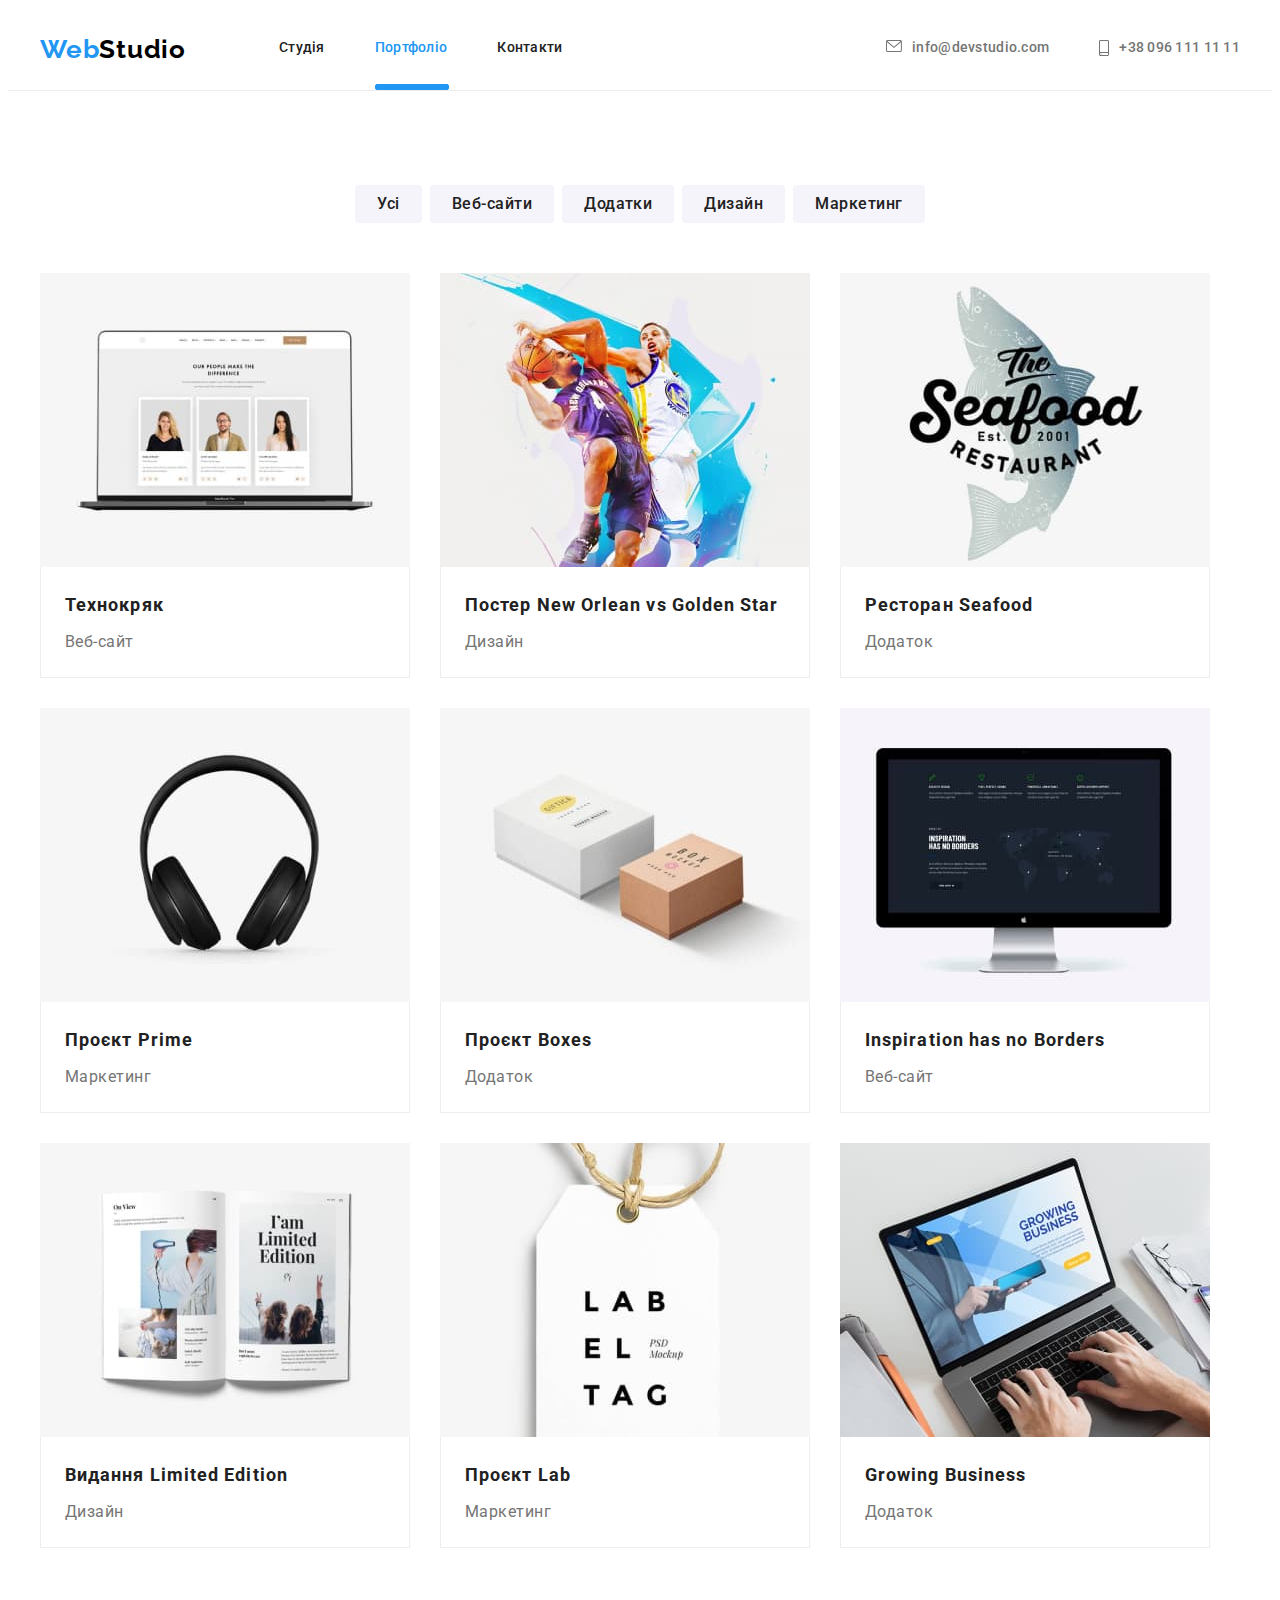
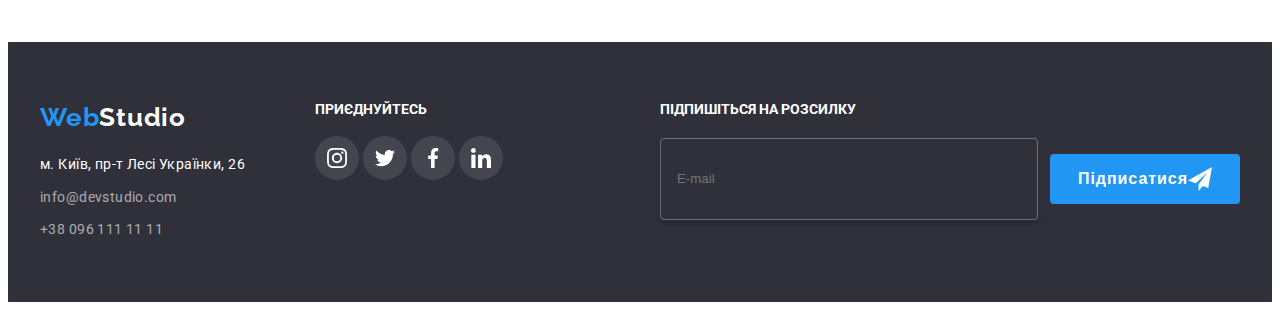
==== commit 8608afdb: "correction of website styles after BEM refactoring" ====
--- a/portfolio.html
+++ b/portfolio.html
@@ -203,7 +203,7 @@
             </div>
             <div class="footerform">
                 <p class="footerform__text">Підпишіться на розсилку</p>
-                <form classs="footerform__box">
+                <form class="footerform__box">
                     <input class="footerform__input" type="Email" name="Email" placeholder="E-mail"/>
                     <button class="footerform__button" type="button" name="signup">
                             Підписатися
--- a/css/styles.css
+++ b/css/styles.css
@@ -534,16 +534,24 @@
     padding-bottom: 94px;
 }
 
-.worklist__list {
-    display: flex;
-}
-
-.worklist__list li + li {
+.worklist__title {
+    margin: 0;
+    padding: 0;
+    color: var(--main-blackish);
+    margin-bottom: 50px;
+}
+
+.worklist__box {
+    display: flex;
+}
+
+.worklist__box li + li {
     margin-left: 30px;
 }
 
 .worklist__item {
     position: relative;
+    list-style: none;
 }
 
 .worklist__item:hover, .worklist__item:focus {
@@ -576,12 +584,11 @@
     background-color: #F5F4FA;
     padding-top: 94px;
     padding-bottom: 94px;
-    margin-top: 0;
 }
 
 .team__name {
-    margin-top: 94px;
-    display: inline-block;
+    margin-bottom: 50px;
+    display: block;
     text-align: center;
 }
 
@@ -673,9 +680,13 @@
 }
 
 /*Clients*/
-.clients {
+.clientsmenu {
     padding-top: 94px;
     padding-bottom: 94px;
+}
+
+.clients__title {
+    margin-bottom: 50px;
 }
 
 .clients__list {
@@ -718,13 +729,14 @@
 }
 
 /*Footer Styles*/
-
-.footerdiv {
-    display: flex;
+footer {
     background-color: var(--main-background);
-
     padding-top: 60px;
     padding-bottom: 60px;
+}
+
+.footerdiv {
+    display: flex;
 }
 
 .footercontacts {
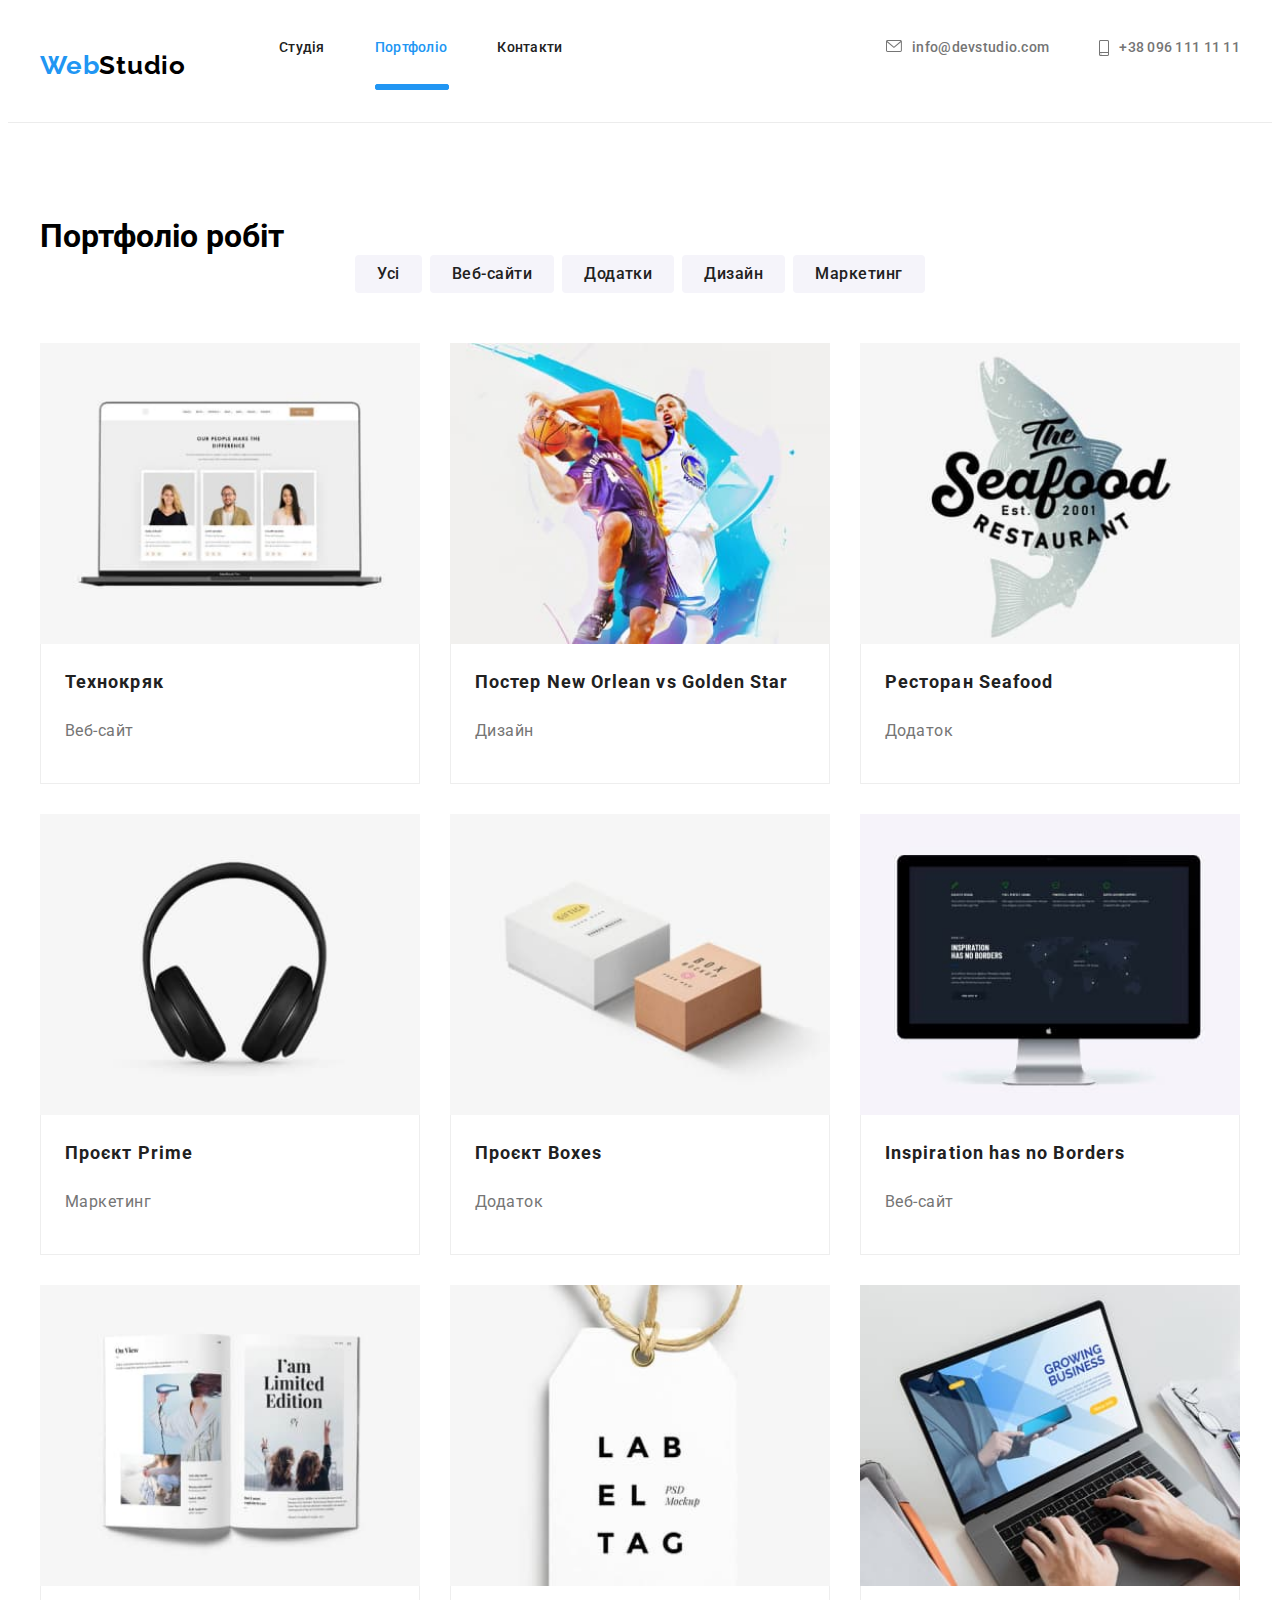
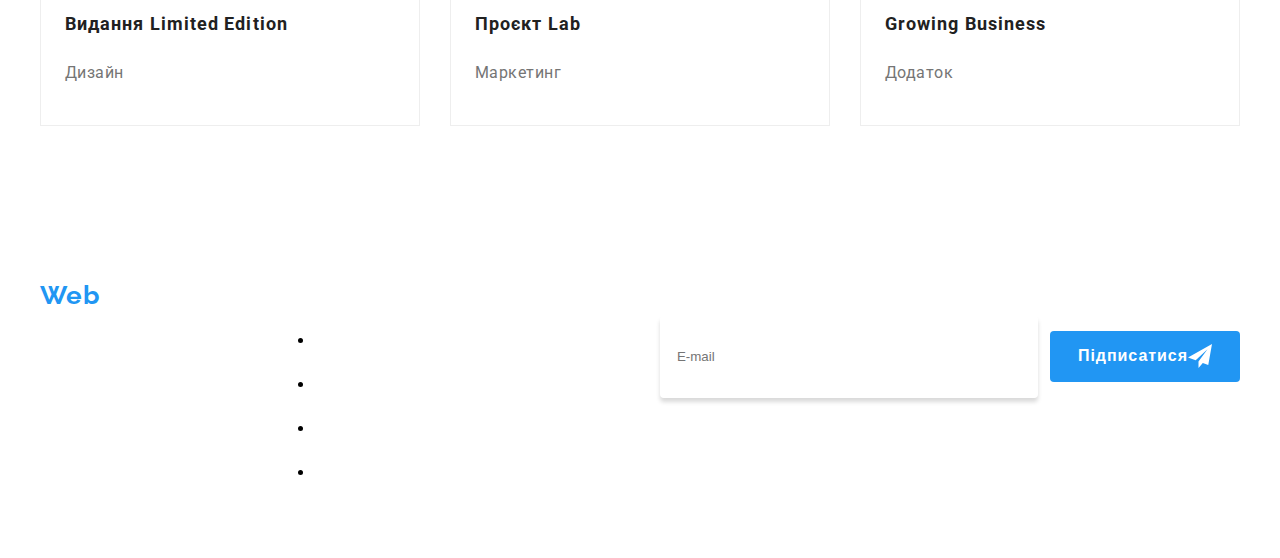
==== commit 5c50b470: "Скомпільовано у SASS" ====
--- a/portfolio.html
+++ b/portfolio.html
@@ -7,7 +7,7 @@
 <link rel="preconnect" href="https://fonts.gstatic.com" crossorigin>
 <link href="https://fonts.googleapis.com/css2?family=Raleway:wght@700&family=Roboto:wght@400;500;700;900&display=swap" rel="stylesheet">
 <link rel="stylesheet" href="https://cdnjs.cloudflare.com/ajax/libs/modern-normalize/1.1.0/modern-normalize.min.css" integrity="sha512-wpPYUAdjBVSE4KJnH1VR1HeZfpl1ub8YT/NKx4PuQ5NmX2tKuGu6U/JRp5y+Y8XG2tV+wKQpNHVUX03MfMFn9Q==" crossorigin="anonymous" referrerpolicy="no-referrer" />
-<link rel="stylesheet" href="css/styles.css">
+<link rel="stylesheet" href="css/portfolio.min.css">
 <title>Портфоліо</title>
 </head>
 <body>
--- a/css/portfolio.min.css
+++ b/css/portfolio.min.css
@@ -0,0 +1 @@
+body{font-family:"Roboto",sans-serif;background-color:var(--main-white)}a{text-decoration:none;color:inherit}.footeraddress__contact,.footeraddress__postal,.footeraddress__list,.projectlist__title,.projectlist_category,.projectlist__text,header,h1,h2,ul{margin:0;padding:0}h2{margin:0;padding:0;font-weight:700;font-size:36px;line-height:1.17em;letter-spacing:.03em;text-align:center}.container{width:1200px;padding-left:15px;padding-right:15px;margin-left:auto;margin-right:auto}.footeraddress__list,.projectlist,.contactsnav__item,.contactsnav,.headermenu__item,.headermenu{list-style:none;text-decoration:none}img{display:block;width:100%;height:auto}header{border-bottom:1px solid #ececec}.headerdiv{display:-webkit-box;display:-ms-flexbox;display:flex}.headernav{display:-webkit-box;display:-ms-flexbox;display:flex;-webkit-box-align:center;-ms-flex-align:center;align-items:center}.headerlogo{display:-webkit-box;display:-ms-flexbox;display:flex;font-family:"Raleway",sans-serif;font-weight:700;font-size:26px;line-height:1.19em;letter-spacing:.03em;text-decoration:none;color:#000}.headerlogo__web{color:#2196f3}.headermenu{margin-left:93px;display:-webkit-box;display:-ms-flexbox;display:flex}.headermenu li+li{margin-left:50px}.headermenu__item{font-weight:500;font-size:14px;line-height:1.14em;letter-spacing:.02em;color:#212121;display:-webkit-box;display:-ms-flexbox;display:flex;padding-top:32px;padding-bottom:32px;-webkit-box-orient:vertical;-webkit-box-direction:normal;-ms-flex-direction:column;flex-direction:column;-webkit-transition:color 250ms cubic-bezier(0.4, 0, 0.2, 1);transition:color 250ms cubic-bezier(0.4, 0, 0.2, 1)}.headermenu__item:hover,.headermenu__item:focus{color:#2196f3}.headermenu__current{color:#2196f3}.headermenu__current::after{content:"";display:block;height:4px;width:100%;background:#2196f3;border:1px solid;border-radius:2px;margin-top:28px}.contactsnav{margin-left:auto;display:-webkit-inline-box;display:-ms-inline-flexbox;display:inline-flex}.contactsnav li+li{margin-left:50px}.contactsnav__item{font-weight:500;font-size:14px;line-height:1.14em;letter-spacing:.02em;display:-webkit-box;display:-ms-flexbox;display:flex;-webkit-box-pack:center;-ms-flex-pack:center;justify-content:center;padding-top:32px;padding-bottom:32px;color:#757575;-webkit-transition:color 250ms cubic-bezier(0.4, 0, 0.2, 1);transition:color 250ms cubic-bezier(0.4, 0, 0.2, 1)}.contactsnav__item:hover,.contactsnav__item:focus{color:#2196f3}.contactsnav__smartphone,.contactsnav__email{fill:#757575;padding:0;border:none;margin-right:10px;-webkit-transition:fill 250ms cubic-bezier(0.4, 0, 0.2, 1);transition:fill 250ms cubic-bezier(0.4, 0, 0.2, 1)}.contactsnav__item:hover .contactsnav__email,.contactsnav__item:focus .contactsnav__email,.contactsnav__item:hover .contactsnav__smartphone,.contactsnav__item:focus .contactsnav__smartphone{fill:#2196f3;color:#2196f3}.portfolio{padding-top:94px;padding-bottom:94px}.projectmenu{list-style:none;display:-webkit-box;display:-ms-flexbox;display:flex;-webkit-box-pack:center;-ms-flex-pack:center;justify-content:center;margin-bottom:50px}.projectmenu li+li{margin-left:8px}.projectmenu__button{font-family:inherit;border:none;font-weight:500;font-size:16px;line-height:1.6em;letter-spacing:.03em;cursor:pointer;color:#212121;background-color:#f5f4fa;border-radius:4px;padding-top:6px;padding-bottom:6px;padding-left:22px;padding-right:22px;-webkit-transition:background-color 250ms cubic-bezier(0.4, 0, 0.2, 1),color 250ms cubic-bezier(0.4, 0, 0.2, 1),-webkit-box-shadow 250ms cubic-bezier(0.4, 0, 0.2, 1);transition:background-color 250ms cubic-bezier(0.4, 0, 0.2, 1),color 250ms cubic-bezier(0.4, 0, 0.2, 1),-webkit-box-shadow 250ms cubic-bezier(0.4, 0, 0.2, 1);transition:background-color 250ms cubic-bezier(0.4, 0, 0.2, 1),color 250ms cubic-bezier(0.4, 0, 0.2, 1),box-shadow 250ms cubic-bezier(0.4, 0, 0.2, 1);transition:background-color 250ms cubic-bezier(0.4, 0, 0.2, 1),color 250ms cubic-bezier(0.4, 0, 0.2, 1),box-shadow 250ms cubic-bezier(0.4, 0, 0.2, 1),-webkit-box-shadow 250ms cubic-bezier(0.4, 0, 0.2, 1)}.projectmenu__button:hover,.projectmenu__button:focus{background-color:#2196f3;color:#fff;-webkit-box-shadow:0px 4px 4px 0px rgba(0,0,0,.25);box-shadow:0px 4px 4px 0px rgba(0,0,0,.25)}.projectlist{display:-webkit-box;display:-ms-flexbox;display:flex;-ms-flex-wrap:wrap;flex-wrap:wrap;gap:30px}.projectlist__item{-ms-flex-preferred-size:calc((100% - 60px)/3);flex-basis:calc((100% - 60px)/3)}.projectlist__link{display:block;-webkit-transition:-webkit-box-shadow 250ms cubic-bezier(0.4, 0, 0.2, 1);transition:-webkit-box-shadow 250ms cubic-bezier(0.4, 0, 0.2, 1);transition:box-shadow 250ms cubic-bezier(0.4, 0, 0.2, 1);transition:box-shadow 250ms cubic-bezier(0.4, 0, 0.2, 1), -webkit-box-shadow 250ms cubic-bezier(0.4, 0, 0.2, 1)}.projectlist__thumb{position:relative;overflow:hidden}.projectlist__image{display:block}.projectlist__overlay{position:absolute;bottom:0;left:0;width:100%;height:100%;background-color:rgba(33,150,243,.9);-webkit-transform:translateY(100%);transform:translateY(100%);-webkit-transition:-webkit-transform 250ms cubic-bezier(0.4, 0, 0.2, 1);transition:-webkit-transform 250ms cubic-bezier(0.4, 0, 0.2, 1);transition:transform 250ms cubic-bezier(0.4, 0, 0.2, 1);transition:transform 250ms cubic-bezier(0.4, 0, 0.2, 1), -webkit-transform 250ms cubic-bezier(0.4, 0, 0.2, 1)}.projectlist__text{display:block;width:100%;height:100%;left:0;top:0;color:#fff;font-weight:400;font-style:normal;font-size:18px;line-height:1.55;letter-spacing:.03em;padding:63px 24px}.projectlist__flex{padding-top:20px;padding-bottom:20px;padding-left:24px;padding-right:24px;border:1px solid #eee;border-top:none}.projectlist__title{font-weight:700;font-size:18px;line-height:2em;letter-spacing:.06em;text-decoration:none;color:#212121;margin-bottom:4px;text-align:left}.projectlist__category{font-weight:400;font-size:16px;line-height:1.88em;letter-spacing:.03em;text-decoration:none;color:#757575}.projectlist__link:hover,.projectlist__link:focus{-webkit-box-shadow:0px 4px 4px 0px rgba(0,0,0,.25);box-shadow:0px 4px 4px 0px rgba(0,0,0,.25)}.projectlist__link:hover .projectlist__overlay,.projectlist__link:focus .projectlist__overlay{-webkit-transform:translateY(0%);transform:translateY(0%)}footer{background-color:var(--main-background);padding-top:60px;padding-bottom:60px}.footerdiv{display:-webkit-box;display:-ms-flexbox;display:flex}.footercontacts{display:block}.footerlogo{font-family:"Raleway",sans-serif;font-weight:700;font-size:26px;line-height:1.19em;letter-spacing:.03em;text-decoration:none;color:#000;margin-bottom:20px;display:block}.footerlogo__web{color:#2196f3}.footerlogo__studio{color:#fff}.footeraddress{font-weight:400;font-style:normal;font-size:14px;line-height:1.7em;letter-spacing:.03em;text-decoration:none;display:block}.footeraddress__postal{color:#fff;-webkit-transition:color 250ms cubic-bezier(0.4, 0, 0.2, 1);transition:color 250ms cubic-bezier(0.4, 0, 0.2, 1)}.footeraddress__contact{color:rgba(255,255,255,.6);-webkit-transition:color 250ms cubic-bezier(0.4, 0, 0.2, 1);transition:color 250ms cubic-bezier(0.4, 0, 0.2, 1);margin-top:9px}.footeraddress__postal:hover,.footeraddress__postal:focus,.footeraddress__contact:hover,.footeraddress__contact:focus{color:#2196f3}.footerlinks{display:block;margin-left:70px}.footerlinks__text{color:#fff;font-weight:700;font-size:14px;line-height:1.14;line-height:100%;text-align:left;letter-spacing:3%;text-transform:uppercase;display:block;margin:0;padding-bottom:20px}.footerlinks_item{display:inline-block;height:44px;width:44px;border-radius:50%;background-color:rgba(255,255,255,.1);-webkit-transition:background-color 250ms cubic-bezier(0.4, 0, 0.2, 1);transition:background-color 250ms cubic-bezier(0.4, 0, 0.2, 1)}.footerlinks__item:hover,.footerlinks__item:focus{background-color:#2196f3}.footerlinks__item li+li{margin-left:10px}.footerlinks__icon{display:-webkit-box;display:-ms-flexbox;display:flex;width:44px;height:44px;-webkit-box-pack:center;-ms-flex-pack:center;justify-content:center;-webkit-box-align:center;-ms-flex-align:center;align-items:center}.footerform{margin-left:auto;display:block}.footerform__text{color:#fff;font-weight:700;font-size:14px;line-height:1.14;text-align:left;letter-spacing:3%;text-transform:uppercase;display:block;margin:0;margin-bottom:20px}.footerform__box{display:-webkit-box;display:-ms-flexbox;display:flex;-webkit-box-pack:center;-ms-flex-pack:center;justify-content:center;-webkit-box-align:center;-ms-flex-align:center;align-items:center}.footerform__input{width:358px;height:50px;background-color:inherit;border:1px solid rgba(255,255,255,.3);-webkit-box-shadow:0px 4px 4px rgba(0,0,0,.15);box-shadow:0px 4px 4px rgba(0,0,0,.15);border-radius:4px;padding-top:15px;padding-bottom:15px;padding-left:16px}.footerform__input:hover,.footerform__input:focus{color:#fff}.footerform__button{display:-webkit-box;display:-ms-flexbox;display:flex;-webkit-box-pack:center;-ms-flex-pack:center;justify-content:center;-webkit-box-align:center;-ms-flex-align:center;align-items:center;font-size:16px;font-weight:700;line-height:1.88em;letter-spacing:.06em;cursor:pointer;border-radius:4px;border:none;color:#fff;background-color:#2196f3;padding:10px 28px;margin-left:12px}/*# sourceMappingURL=portfolio.min.css.map */